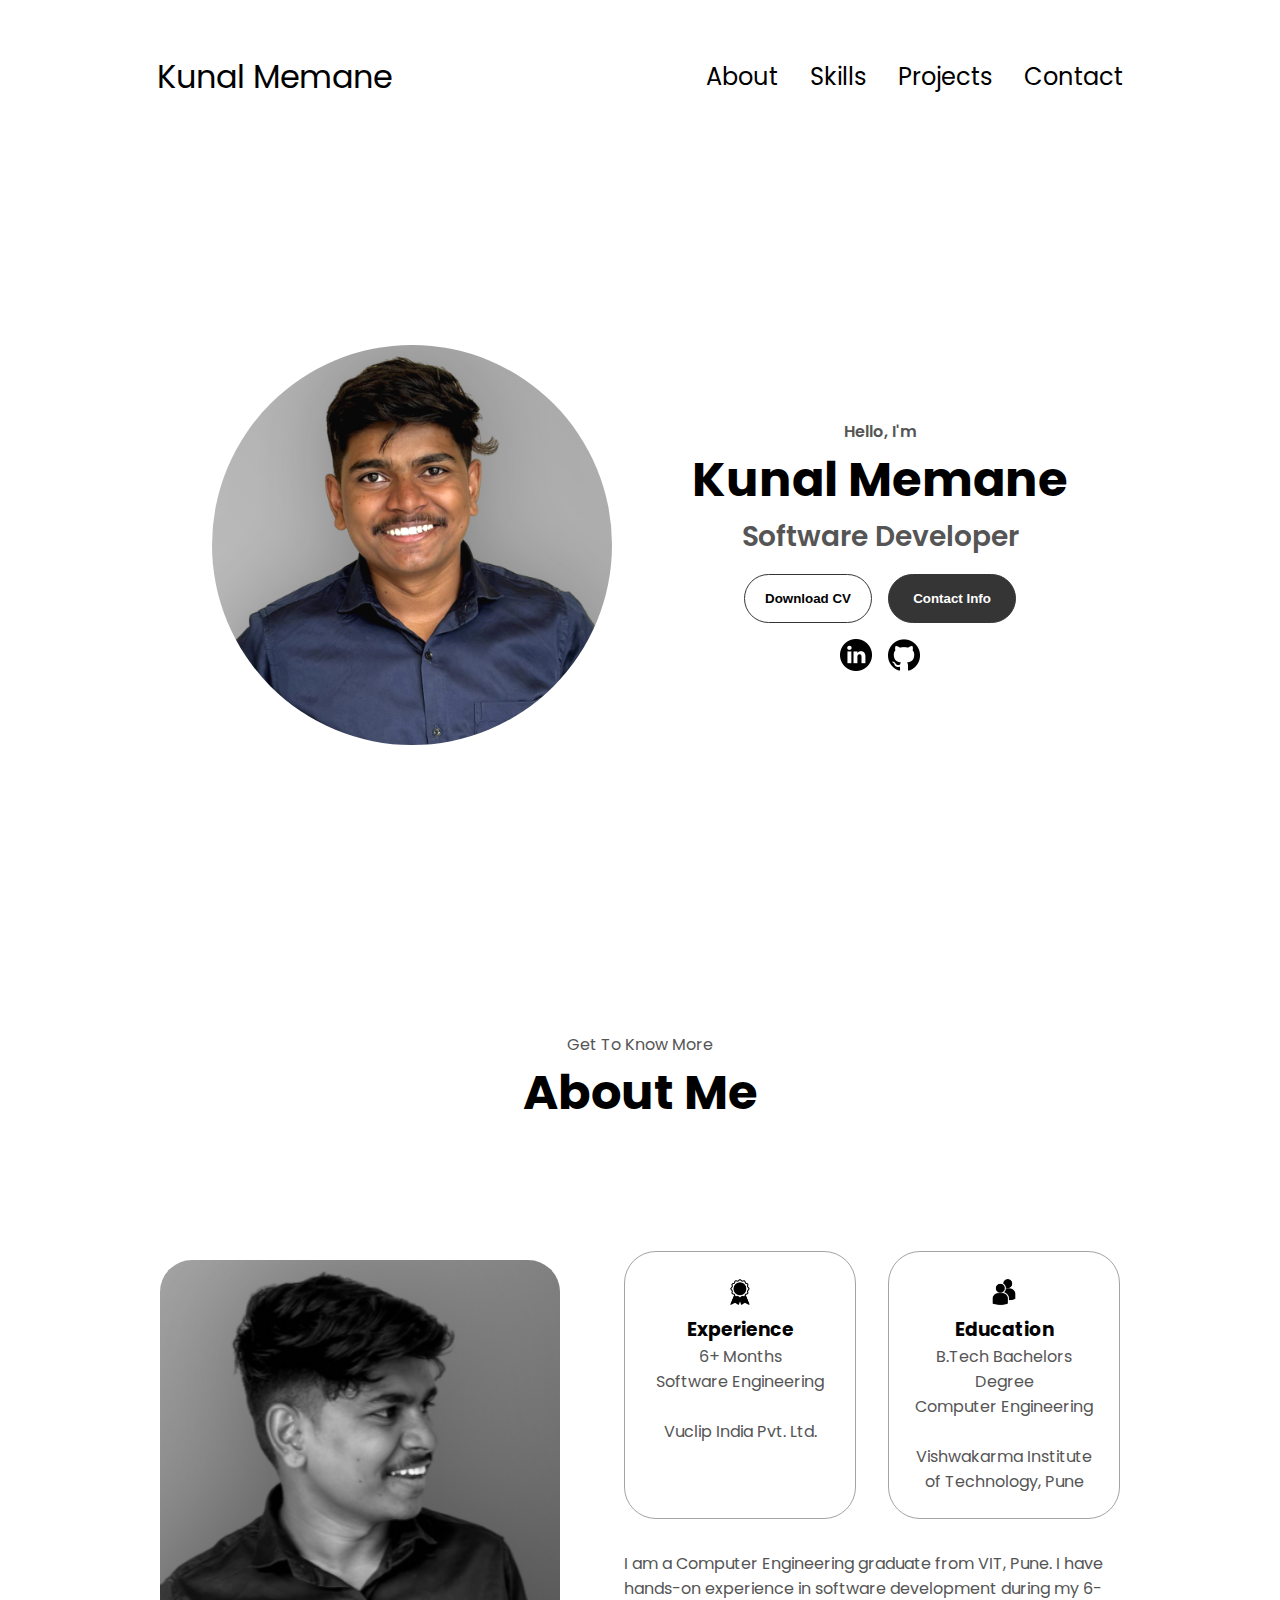
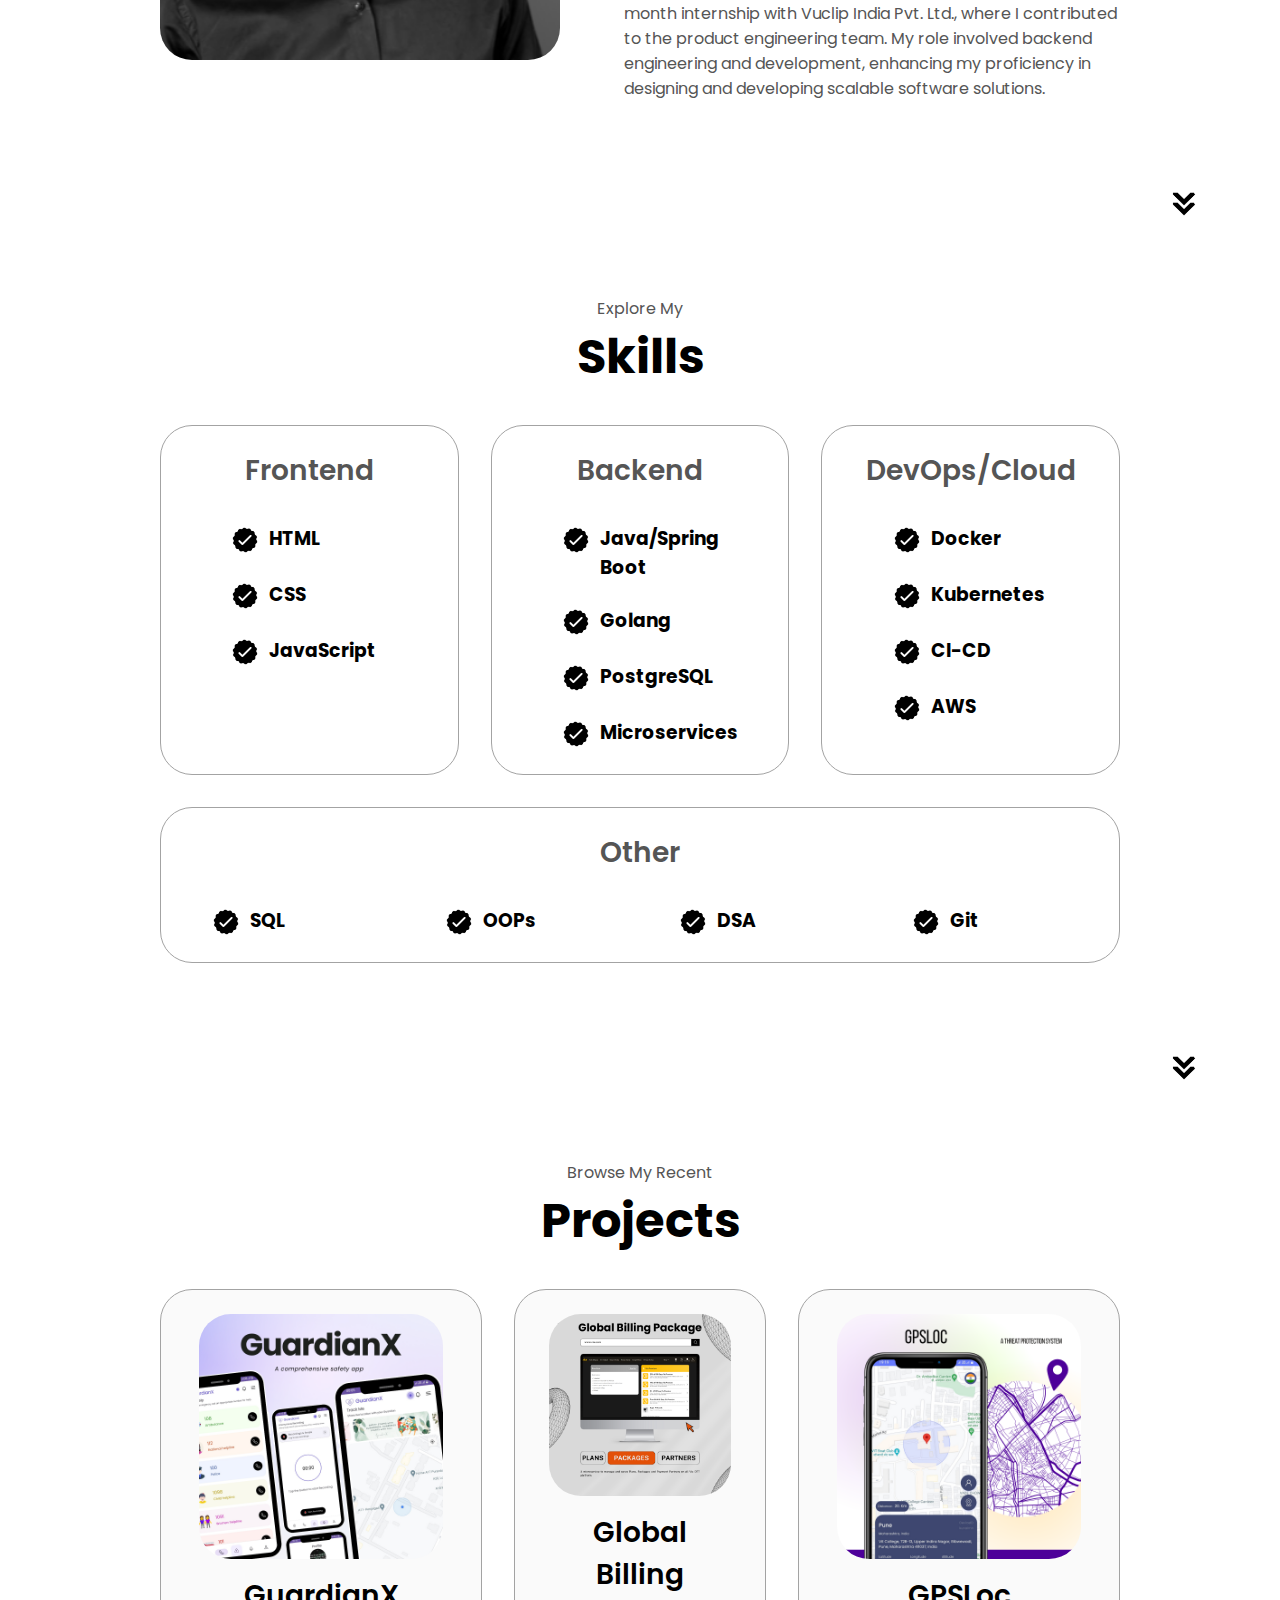
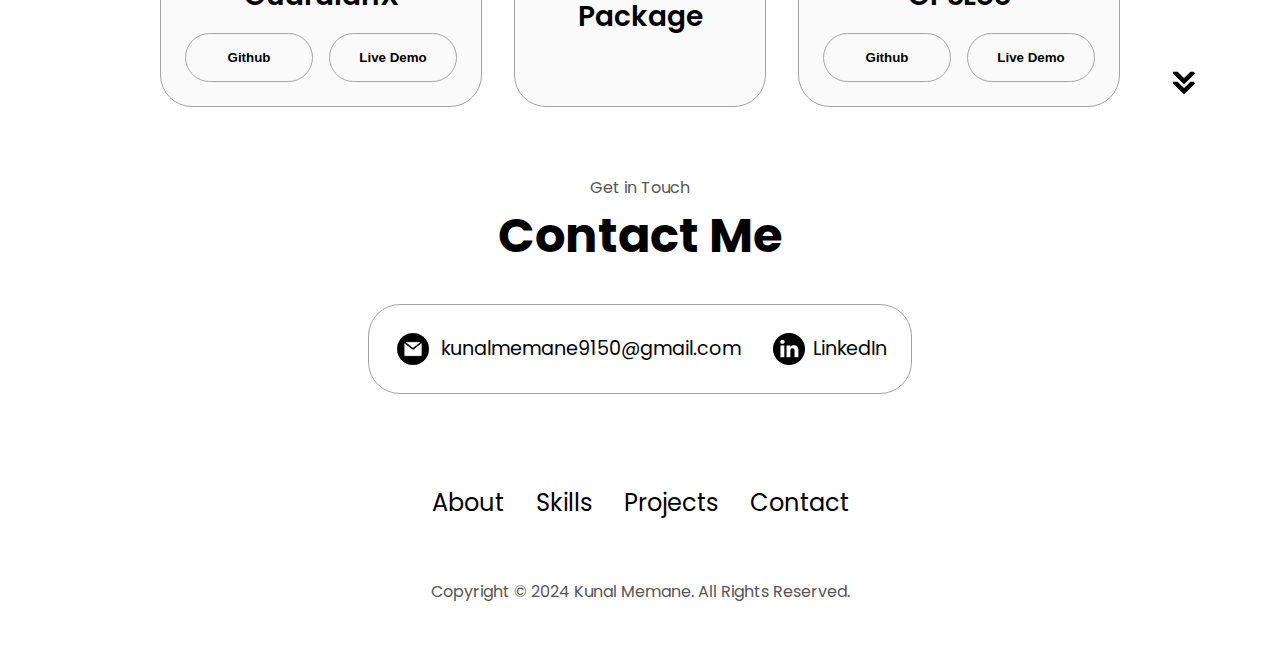
==== index.html @ 4268a104 "Initial rollout-v1" ====
<!DOCTYPE html>
<html lang="en">

<head>
    <meta charset="UTF-8">
    <meta name="viewport" content="width=device-width, initial-scale=1.0">
    <title>My portfolio</title>
    <link rel="stylesheet" href="style.css">
    <link rel="stylesheet" href="mediaqueries.css">
    <link rel="icon" href="./assets/my-profile-light-circle.PNG" type="image/png">
</head>

<body>
  

    <nav id="desktop-nav">
        <div class="logo">Kunal Memane</div>
        <div>
            <ul class="nav-links">
                <li><a href="#about">About</a></li>
                <li><a href="#skills">Skills</a></li>
                <li><a href="#projects">Projects</a></li>
                <li><a href="#contact">Contact</a></li>
            </ul>
        </div>
    </nav>

    <nav id="hamburger-nav">
        <div class="logo">Kunal Memane</div>
        <div class="hamburger-menu">
            <div class="hamburger-icon" onclick="toggleMenu()">
                <span></span>
                <span></span>
                <span></span>
            </div>
            <div class="menu-links">
                <li><a href="#about" onclick="toggleMenu()">About</a></li>
                <li><a href="#skills" onclick="toggleMenu()">Skills</a></li>
                <li><a href="#projects" onclick="toggleMenu()">Projects</a></li>
                <li><a href="#contact" onclick="toggleMenu()">Contact</a></li>
            </div>
        </div>
    </nav>

    <section id="profile">
        <div class="section__pic-container">
            <img id="profile-img" src="./assets/my-profile-dark.png" alt="John Doe profile picture" />
        </div>
        <div class="section__text">
            <p class="section__text__p1">Hello, I'm</p>
            <h1 class="title">Kunal Memane</h1>
            <p class="section__text__p2">Software Developer</p>
            <div class="btn-container">
                <button class="btn btn-color-2" onclick="window.open('./assets/Kunal_Memane_Resume_SWE.pdf')">
                    Download CV
                </button>
                <button class="btn btn-color-1" onclick="location.href='./#contact'">
                    Contact Info
                </button>
            </div>
            <div id="socials-container">
                <img src="./assets/linkedin.png" alt="My LinkedIn profile" class="icon"
                    onclick="location.href='https://linkedin.com/in/kunalmemane'" />
                <img src="./assets/github.png" alt="My Github profile" class="icon"
                    onclick="location.href='https://www.github.com/kunalmemane9150'" />
            </div>
        </div>
    </section>

    
    <section id="about">
        <p class="section__text__p1">Get To Know More</p>
        <h1 class="title">About Me</h1>
        <div class="section-container">
          <div class="section__pic-container">
            <img
              src="./assets/my-profile-black-white-2.png"
              alt="Profile picture"
              class="about-pic"
            />
          </div>
          <div class="about-details-container">
            <div class="about-containers">
              <div class="details-container">
                <img
                  src="./assets/experience.png"
                  alt="Experience icon"
                  class="icon"
                />
                <h3>Experience</h3>
                <p>6+ Months <br/>Software Engineering</p>
                <br>
                <p>Vuclip India Pvt. Ltd.</p>
              </div>
              <div class="details-container">
                <img
                  src="./assets/education.png"
                  alt="Education icon"
                  class="icon"
                />
                <h3>Education</h3>
                <p>B.Tech Bachelors Degree<br />Computer Engineering</p>
                <br>
                <p>Vishwakarma Institute of Technology, Pune</p>
              </div>
            </div>
            <div class="text-container">
              <p>
                I am a Computer Engineering graduate from VIT, 
                Pune. I have hands-on experience in software 
                development during my 6-month internship with 
                Vuclip India Pvt. Ltd., where I contributed 
                to the product engineering team. My role involved
                backend engineering and development, enhancing 
                my proficiency in designing and developing scalable software solutions.
              </p>
            </div>
          </div>
        </div>
        <img
          src="./assets/arrow.png"
          alt="Arrow icon"
          class="icon arrow"
          onclick="location.href='./#skills'"
        />
      </section>
    
      <section id="skills">
        <p class="section__text__p1">Explore My</p>
        <h1 class="title">Skills</h1>
        <div class="experience-details-container">
          <div class="about-containers">
           
            <div class="details-container">
              <h2 class="experience-sub-title">Frontend</h2>
              <div class="article-container">
                <article>
                  <img
                    src="./assets/checkmark.png"
                    alt="Experience icon"
                    class="icon"
                  />
                  <div>
                    <h3>HTML</h3>
                    <!-- <p>Experienced</p> -->
                  </div>
                </article>
                <article>
                  <img
                    src="./assets/checkmark.png"
                    alt="Experience icon"
                    class="icon"
                  />
                  <div>
                    <h3>CSS</h3>
                    <!-- <p>Experienced</p> -->
                  </div>
                </article>
                <article>
                  <img
                    src="./assets/checkmark.png"
                    alt="Experience icon"
                    class="icon"
                  />
                  <div>
                    <h3>JavaScript</h3>
                    <!-- <p>Basic</p> -->
                  </div>
                </article>
              </div>
            </div>
           
            <div class="details-container">
              <h2 class="experience-sub-title">Backend</h2>
              <div class="article-container">
                <article>
                  <img
                    src="./assets/checkmark.png"
                    alt="Experience icon"
                    class="icon"
                  />
                  <div>
                    <h3>Java/Spring Boot</h3>
                    <!-- <p>Intermediate</p> -->
                  </div>
                </article>
                <article>
                  <img
                    src="./assets/checkmark.png"
                    alt="Experience icon"
                    class="icon"
                  />
                  <div>
                    <h3>Golang</h3>
                    <!-- <p>Intermediate</p> -->
                  </div>
                </article>
                <article>
                  <img
                    src="./assets/checkmark.png"
                    alt="Experience icon"
                    class="icon"
                  />
                  <div>
                    <h3>PostgreSQL</h3>
                    <!-- <p>Intermediate</p> -->
                  </div>
                </article>
                <article>
                  <img
                    src="./assets/checkmark.png"
                    alt="Experience icon"
                    class="icon"
                  />
                  <div>
                    <h3>Microservices</h3>
                    <!-- <p>Intermediate</p> -->
                  </div>
                </article>
              </div>
            </div>
           
            <div class="details-container">
              <h2 class="experience-sub-title">DevOps/Cloud</h2>
              <div class="article-container">
                <article>
                  <img
                    src="./assets/checkmark.png"
                    alt="Experience icon"
                    class="icon"
                  />
                  <div>
                    <h3>Docker</h3>
                    <!-- <p>Intermediate</p> -->
                  </div>
                </article>
                <article>
                  <img
                    src="./assets/checkmark.png"
                    alt="Experience icon"
                    class="icon"
                  />
                  <div>
                    <h3>Kubernetes</h3>
                    <!-- <p>Intermediate</p> -->
                  </div>
                </article>
                <article>
                  <img
                    src="./assets/checkmark.png"
                    alt="Experience icon"
                    class="icon"
                  />
                  <div>
                    <h3>CI-CD</h3>
                    <!-- <p>Intermediate</p> -->
                  </div>
                </article>
                <article>
                  <img
                    src="./assets/checkmark.png"
                    alt="Experience icon"
                    class="icon"
                  />
                  <div>
                    <h3>AWS</h3>
                    <!-- <p>Intermediate</p> -->
                  </div>
                </article>
              </div>
            </div>
            
            <div class="details-container">
              <h2 class="experience-sub-title">Other</h2>
              <div class="article-container">
                <article>
                  <img
                    src="./assets/checkmark.png"
                    alt="Experience icon"
                    class="icon"
                  />
                  <div>
                    <h3>SQL</h3>
                    <!-- <p>Intermediate</p> -->
                  </div>
                </article>
                <article>
                  <img
                    src="./assets/checkmark.png"
                    alt="Experience icon"
                    class="icon"
                  />
                  <div>
                    <h3>OOPs</h3>
                    <!-- <p>Intermediate</p> -->
                  </div>
                </article>
                <article>
                  <img
                    src="./assets/checkmark.png"
                    alt="Experience icon"
                    class="icon"
                  />
                  <div>
                    <h3>DSA</h3>
                    <!-- <p>Intermediate</p> -->
                  </div>
                </article>
                <article>
                  <img
                    src="./assets/checkmark.png"
                    alt="Experience icon"
                    class="icon"
                  />
                  <div>
                    <h3>Git</h3>
                    <!-- <p>Intermediate</p> -->
                  </div>
                </article>
              </div>
            </div>
          
        </div>
        </div>
        <img
          src="./assets/arrow.png"
          alt="Arrow icon"
          class="icon arrow"
          onclick="location.href='./#projects'"
        />
      </section>
      <section id="projects">
        <p class="section__text__p1">Browse My Recent</p>
        <h1 class="title">Projects</h1>
        <div class="experience-details-container">
          <div class="about-containers">
            <div class="details-container color-container">
              <div class="article-container">
                <img
                  src="./assets/GuardianX.png"
                  alt="Project 1"
                  class="project-img"
                />
              </div>
              <h2 class="experience-sub-title project-title">GuardianX</h2>
              <div class="btn-container">
                <button
                  class="btn btn-color-2 project-btn"
                  onclick="location.href='https://github.com/'"
                >
                  Github
                </button>
                <button
                  class="btn btn-color-2 project-btn"
                  onclick="location.href='https://github.com/'"
                >
                  Live Demo
                </button>
              </div>
            </div>
            <div class="details-container color-container">
              <div class="article-container">
                <img
                  src="./assets/GBP.png"
                  alt="Project 2"
                  class="project-img"
                />
              </div>
              <h2 class="experience-sub-title project-title">Global Billing Package</h2>
              <div class="btn-container">
                <button disabled
                  class="btn btn-color-2 project-btn"
                  onclick="location.href='https://github.com/'"
                >
                  Github
                </button>
                <button disabled
                  class="btn btn-color-2 project-btn"
                  onclick="location.href='https://github.com/'"
                >
                  Live Demo
                </button>
              </div>
            </div>
            <div class="details-container color-container">
              <div class="article-container">
                <img
                  src="./assets/GPSLoc2.png"
                  alt="GPSLoc"
                  class="project-img"
                />
              </div>
              <h2 class="experience-sub-title project-title">GPSLoc</h2>
              <div class="btn-container">
                <button
                  class="btn btn-color-2 project-btn"
                  onclick="location.href='https://github.com/'"
                >
                  Github
                </button>
                <button
                  class="btn btn-color-2 project-btn"
                  onclick="location.href='https://github.com/'"
                >
                  Live Demo
                </button>
              </div>
            </div>
          </div>
        </div>
        <img
          src="./assets/arrow.png"
          alt="Arrow icon"
          class="icon arrow"
          onclick="location.href='./#contact'"
        />
      </section>
      <section id="contact">
        <p class="section__text__p1">Get in Touch</p>
        <h1 class="title">Contact Me</h1>
        <div class="contact-info-upper-container">
          <div class="contact-info-container">
            <img
              src="./assets/email.png"
              alt="Email icon"
              class="icon contact-icon email-icon"
            />
            <p><a href="mailto:kunalmemane9150@gmail.com">kunalmemane9150@gmail.com</a></p>
          </div>
          <div class="contact-info-container">
            <img
              src="./assets/linkedin.png"
              alt="LinkedIn icon"
              class="icon contact-icon"
            />
            <p><a href="https://www.linkedin.com/in/kunalmemane">LinkedIn</a></p>
          </div>
        </div>
      </section>
      <footer>
        <nav>
          <div class="nav-links-container">
            <ul class="nav-links">
              <li><a href="#about">About</a></li>
              <li><a href="#skills">Skills</a></li>
              <li><a href="#projects">Projects</a></li>
              <li><a href="#contact">Contact</a></li>
            </ul>
          </div>
        </nav>
        <p>Copyright &#169; 2024 Kunal Memane. All Rights Reserved.</p>
      </footer>


    <script src="script.js"></script>
</body>

</html>
---- style.css ----
/* GENERAL STYLING */

@import url('https://fonts.googleapis.com/css2?family=Poppins:ital,wght@0,100;0,200;0,300;0,400;0,500;0,600;0,700;0,800;0,900;1,100;1,200;1,300;1,400;1,500;1,600;1,700;1,800;1,900&display=swap');

* {
    margin: 0;
    padding: 0;
}

body {
    font-family: "Poppins", sans-serif;
}

html {
    scroll-behavior: smooth;
}

p {
    color: rgb(85, 85, 85);
}

/* Transition */
a,
.btn {
    transition: all 300ms ease;
}

/* Desktop nav */

nav,
.nav-links {
    display: flex;
}

nav {
    justify-content: space-around;
    align-items: center;
    height: 17vh;
}

.nav-links {
    gap: 2rem;
    list-style: none;
    font-size: 1.5rem;
}

a {
    color: black;
    text-decoration: none;
    text-decoration-color: white;
}


a:hover {
    color: gray;
    text-decoration: underline;
    text-underline-offset: 1rem;
    text-decoration-color: rgb(181, 181, 181);
}

.logo {
    font-size: 2rem;
}

.logo:hover {
    cursor: default;
}

/* Hamburger menu */

#hamburger-nav {
    display: none;
}

.hamburger-menu {
    position: relative;
    display: inline-block;

}

.hamburger-icon {
    display: flex;
    flex-direction: column;
    justify-content: space-between;
    height: 24px;
    width: 30px;
    cursor: pointer;
}

.hamburger-icon span {
    width: 100%;
    height: 2px;
    background-color: black;
    transition: all 0.3 ease-in-out;
}

.menu-links {
    position: absolute;
    top: 100%;
    right: 0;
    border-radius: 16px;
    background-color: rgb(255, 255, 255);
    width: fit-content;
    max-height: 0;
    overflow: hidden;
    transition: all 0.3 ease-in-out;
}

.menu-links a {
    display: block;
    padding: 10px;
    text-align: center;
    font-size: 1.5rem;
    color: black;
    text-decoration: none;
    transition: all 0.3 ease-in-out;
}

.menu-links li {
    list-style: none;
}

.menu-links.open {
    max-height: 300px;
}


.hamburger-icon.open span:first-child {
    transform: rotate(45deg) translate(10px, 5px);
}

.hamburger-icon.open span:nth-child(2) {
    opacity: 0;
}

.hamburger-icon.open span:last-child {
    transform: rotate(-45deg) translate(10px, -5px);
}

.hamburger-icon span:first-child {
    transform: none;
}

.hamburger-icon span:first-child {
    opacity: 1;
}

.hamburger-icon span:first-child {
    transform: none;
}

/* SECTIONS */
section {
    padding-top: 4vh;
    height: 96vh;
    margin: 0 10rem;
    box-sizing: border-box;
    min-height: fit-content;
}

.section-container {
    display: flex;
}


/* PROFILE SECTION */
#profile {
    display: flex;
    justify-content: center;
    gap: 5rem;
    height: 80vh;
}

#profile-img{
    border-radius: 50%;
}

.section__pic-container {
    display: flex;
    height: 400px;
    width: 400px;
    margin: auto 0;
}

.section__text {
    align-self: center;
    text-align: center;
}

.section__text p {
    font-weight: 600;
}

.section__text__p1 {
    text-align: center;
}

.section__text__p2 {
    font-size: 1.75rem;
    margin-bottom: 1rem;
}

.title {
    font-size: 3rem;
    text-align: center;
}

#socials-container {
    display: flex;
    justify-content: center;
    margin-top: 1rem;
    gap: 1rem;
}

/* ICONS */

.icon {
    cursor: pointer;
    height: 2rem;
}

/* BUTTONS */

.btn-container {
    display: flex;
    justify-content: center;
    gap: 1rem;
}

.btn {
    font-weight: 600;
    transition: all 300ms ease;
    padding: 1rem;
    width: 8rem;
    border-radius: 2rem;
}

button:disabled,
button[disabled]{
    display: none;
}

.btn-color-1,
.btn-color-2 {
    border: rgb(53, 53, 53) 0.1rem solid;
}

.btn-color-1:hover,
.btn-color-2:hover {
    cursor: pointer;
}

.btn-color-1,
.btn-color-2:hover {
    background: rgb(53, 53, 53);
    color: white;
}

.btn-color-1:hover {
    background: rgb(0, 0, 0);
}

.btn-color-2 {
    background: none;
}

.btn-color-2:hover {
    border: rgb(255, 255, 255) 0.1rem solid;
}

.btn-container {
    gap: 1rem;
}


/* ABOUT SECTION */

#about {
    position: relative;
}

.about-containers {
    gap: 2rem;
    margin-bottom: 2rem;
    margin-top: 2rem;
}

.about-details-container {
    justify-content: center;
    flex-direction: column;
}

.about-containers,
.about-details-container {
    display: flex;
}

.about-pic {
    border-radius: 2rem;
}

.arrow {
    position: absolute;
    right: -5rem;
    bottom: 2.5rem;
}

.details-container {
    padding: 1.5rem;
    flex: 1;
    background: white;
    border-radius: 2rem;
    border: rgb(53, 53, 53) 0.1rem solid;
    border-color: rgb(163, 163, 163);
    text-align: center;
}

.section-container {
    gap: 4rem;
    height: 80%;
}

.section__pic-container {
    height: 400px;
    width: 400px;
    margin: auto 0;
}

/* EXPERIENCE SECTION */

#skills {
    position: relative;
}

.experience-sub-title {
    color: rgb(85, 85, 85);
    font-weight: 600;
    font-size: 1.75rem;
    margin-bottom: 2rem;
}

.experience-details-container {
    display: flex;
    justify-content: center;
    flex-direction: column;
}

.article-container {
    display: flex;
    text-align: initial;
    flex-wrap: wrap;
    flex-direction: row;
    gap: 1.5rem;
    justify-content: space-around;
}

article {
    display: flex;
    width: 10rem;
    /* justify-content: space-around; */
    gap: 0.5rem;
}

article .icon {
    cursor: default;
}

/* PROJECTS SECTION */

#projects {
    position: relative;
}

.color-container {
    border-color: rgb(163, 163, 163);
    background: rgb(250, 250, 250);
}

.project-img {
    border-radius: 2rem;
    width: 90%;
    height: 90%;
}

.project-title {
    margin: 1rem;
    color: black;
}

.project-btn {
    color: black;
    border-color: rgb(163, 163, 163);
}

/* CONTACT */

#contact {
    display: flex;
    justify-content: center;
    flex-direction: column;
    height: 70vh;
}

.contact-info-upper-container {
    display: flex;
    justify-content: center;
    border-radius: 2rem;
    border: rgb(53, 53, 53) 0.1rem solid;
    border-color: rgb(163, 163, 163);
    background: (250, 250, 250);
    margin: 2rem auto;
    padding: 0.5rem;
}

.contact-info-container {
    display: flex;
    align-items: center;
    justify-content: center;
    gap: 0.5rem;
    margin: 1rem;
}

.contact-info-container p {
    font-size: larger;
}

.contact-icon {
    cursor: default;
}

.email-icon {
    height: 2.5rem;
}

/* FOOTER SECTION */

footer {
    height: 26vh;
    margin: 0 1rem;
}

footer p {
    text-align: center;
}


/* Curser test */
---- mediaqueries.css ----
@media screen and (max-width: 1400px) {
    #profile {
      height: 83vh;
      margin-bottom: 6rem;
    }
    .about-containers {
      flex-wrap: wrap;
    }
    #contact,
    #projects {
      height: fit-content;
    }
  }
  
  @media screen and (max-width: 1200px) {
    #desktop-nav {
      display: none;
    }
    #hamburger-nav {
      display: flex;
    }
    #experience,
    .experience-details-container {
      margin-top: 2rem;
    }
    #profile,
    .section-container {
      display: block;
    }
    .arrow {
      display: none;
    }
    section,
    .section-container {
      height: fit-content;
    }
    section {
      margin: 0 5%;
    }
    .section__pic-container {
      width: 275px;
      height: 275px;
      margin: 0 auto 2rem;
    }
    .about-containers {
      margin-top: 0;
    }
  }
  
  @media screen and (max-width: 600px) {
    #contact,
    footer {
      height: 40vh;
    }
    #profile {
      height: 83vh;
      margin-bottom: 0;
    }
    article {
      font-size: 1rem;
    }
    footer nav {
      height: fit-content;
      margin-bottom: 2rem;
    }
    .about-containers,
    .contact-info-upper-container,
    .btn-container {
      flex-wrap: wrap;
    }
    .contact-info-container {
      margin: 0;
    }
    .contact-info-container p,
    .nav-links li a {
      font-size: 1rem;
    }
    .experience-sub-title {
      font-size: 1.25rem;
    }
    .logo {
      font-size: 1.5rem;
    }
    .nav-links {
      flex-direction: column;
      gap: 0.5rem;
      text-align: center;
    }
    .section__pic-container {
      width: auto;
      height: 46vw;
      justify-content: center;
    }
    .section__text__p2 {
      font-size: 1.25rem;
    }
    .title {
      font-size: 2rem;
    }
    .text-container {
      text-align: justify;
    }
  }
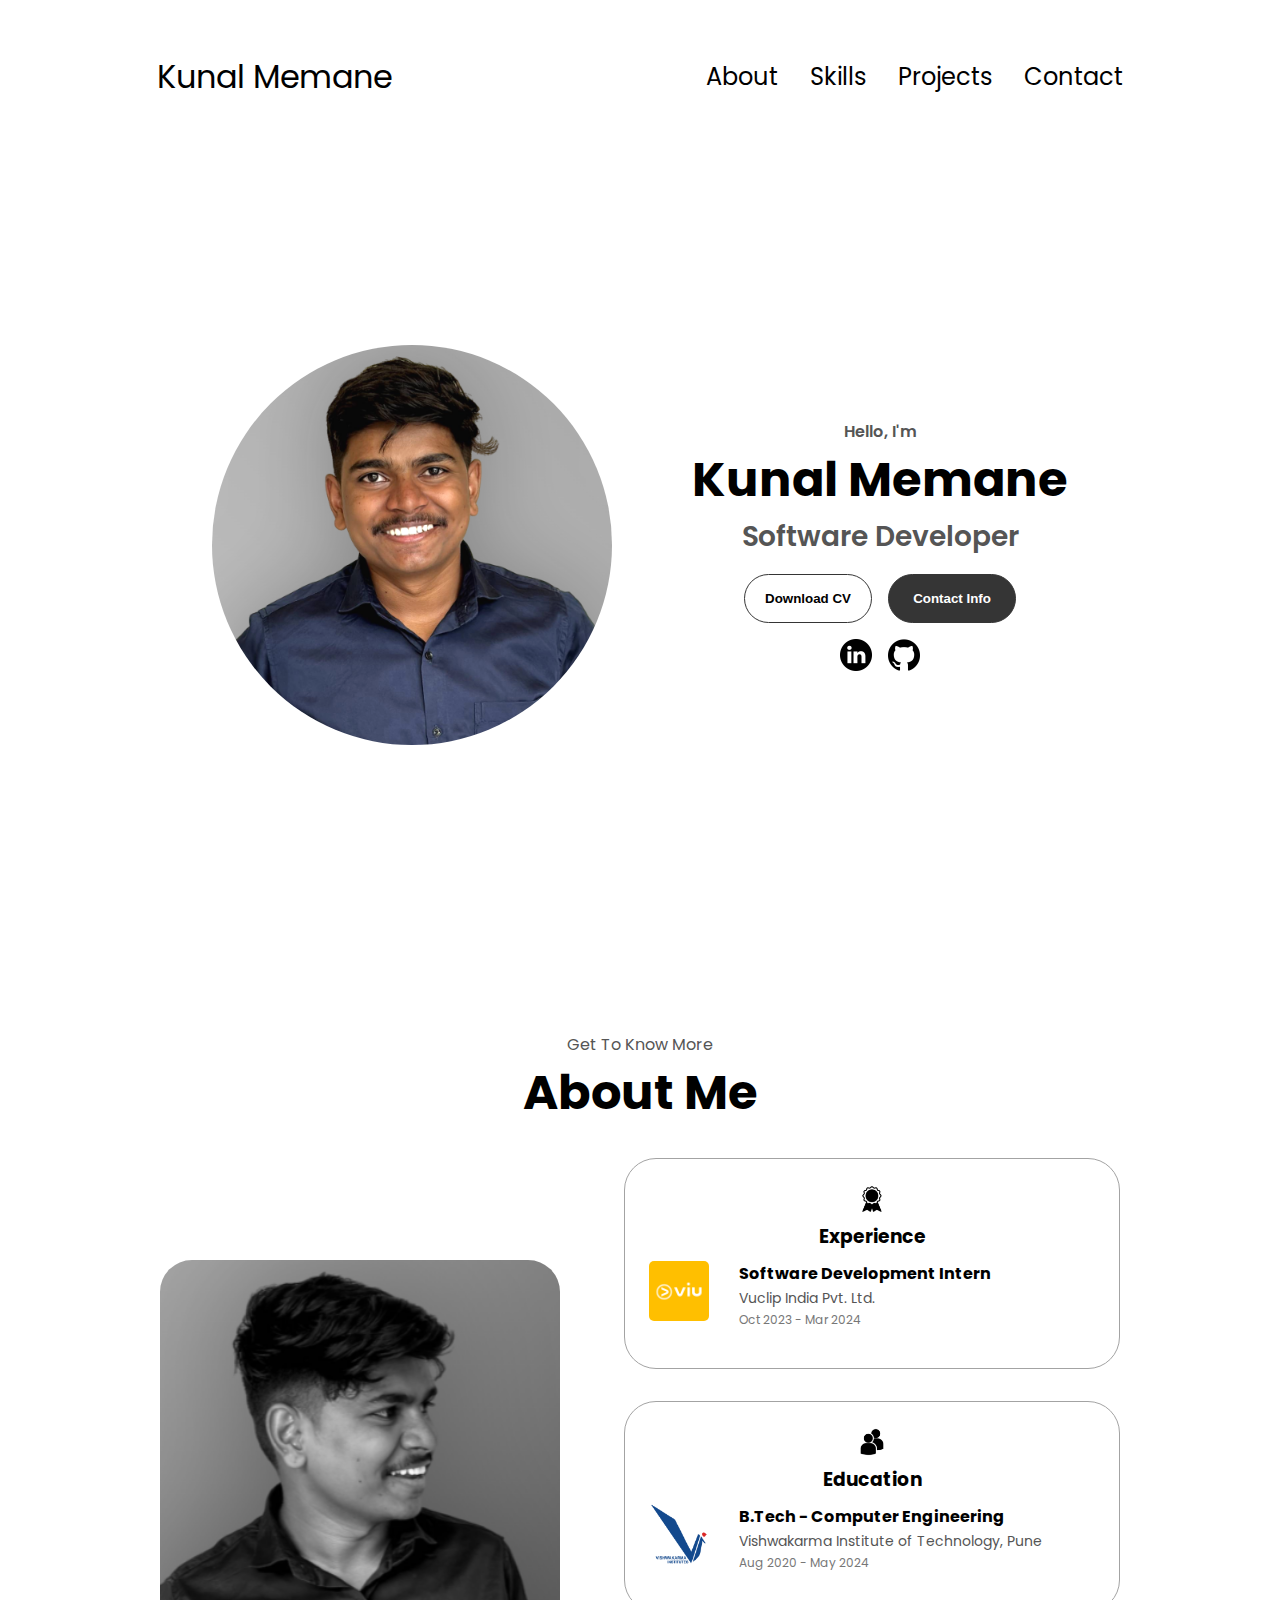
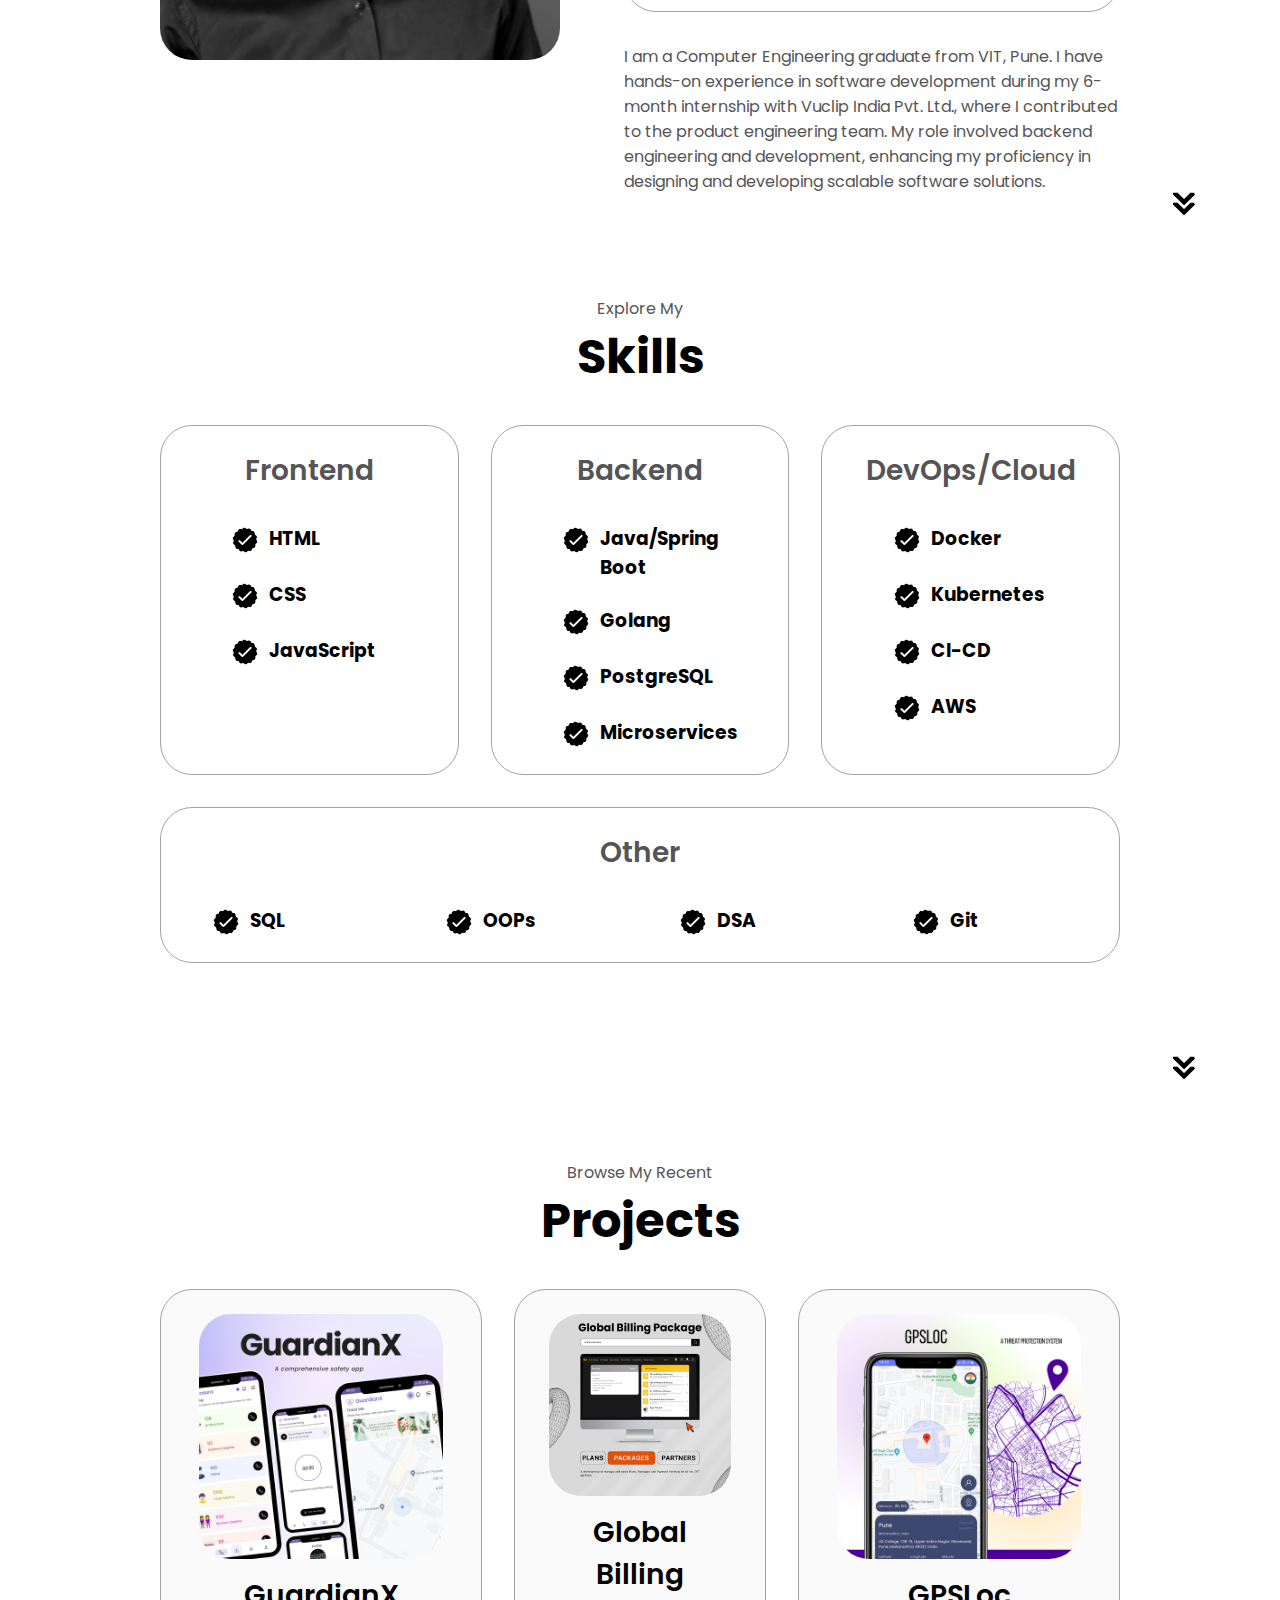
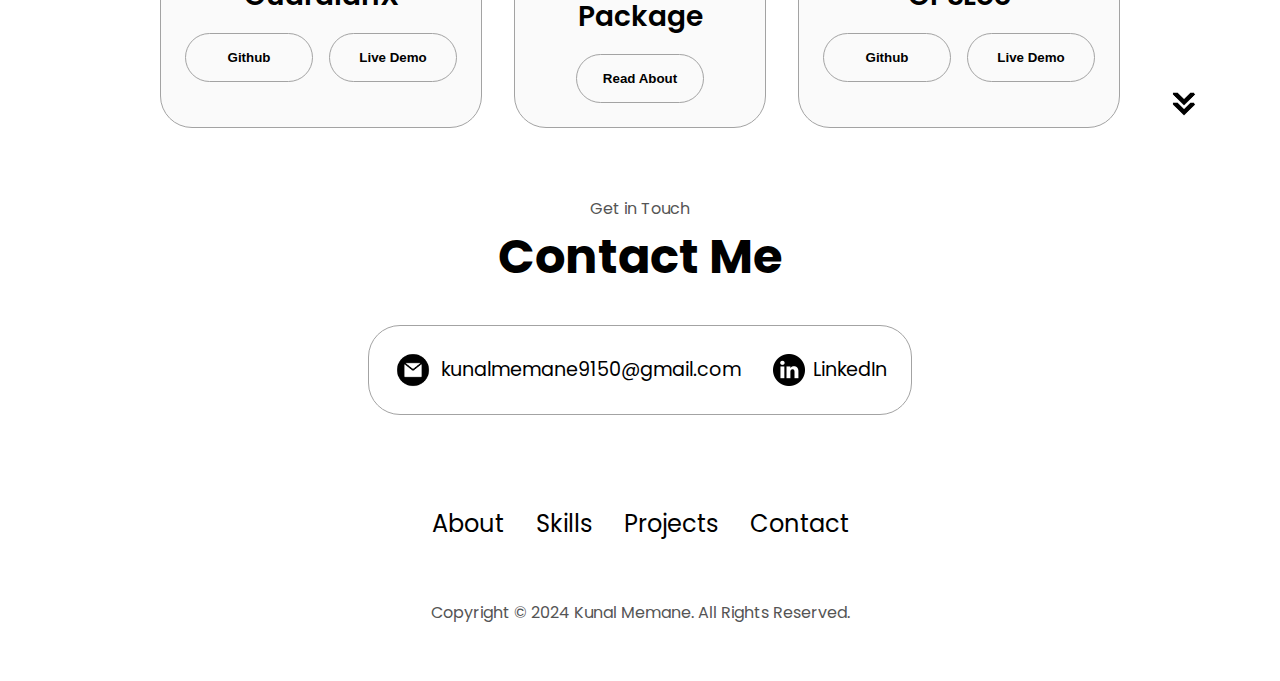
==== commit eb1233da: "1.About section ui with company logo -update 2.Navigation close on outside click -feature" ====
--- a/index.html
+++ b/index.html
@@ -2,457 +2,388 @@
 <html lang="en">
 
 <head>
-    <meta charset="UTF-8">
-    <meta name="viewport" content="width=device-width, initial-scale=1.0">
-    <title>My portfolio</title>
-    <link rel="stylesheet" href="style.css">
-    <link rel="stylesheet" href="mediaqueries.css">
-    <link rel="icon" href="./assets/my-profile-light-circle.PNG" type="image/png">
+  <meta charset="UTF-8">
+  <meta name="viewport" content="width=device-width, initial-scale=1.0">
+  <title>My portfolio</title>
+  <link rel="stylesheet" href="style.css">
+  <link rel="stylesheet" href="mediaqueries.css">
+  <link rel="icon" href="./assets/my-profile-light-circle.PNG" type="image/png">
 </head>
 
 <body>
-  
-
-    <nav id="desktop-nav">
-        <div class="logo">Kunal Memane</div>
-        <div>
-            <ul class="nav-links">
-                <li><a href="#about">About</a></li>
-                <li><a href="#skills">Skills</a></li>
-                <li><a href="#projects">Projects</a></li>
-                <li><a href="#contact">Contact</a></li>
-            </ul>
-        </div>
+
+  <nav id="desktop-nav">
+    <div class="logo">Kunal Memane</div>
+    <div>
+      <ul class="nav-links">
+        <li><a href="#about">About</a></li>
+        <li><a href="#skills">Skills</a></li>
+        <li><a href="#projects">Projects</a></li>
+        <li><a href="#contact">Contact</a></li>
+      </ul>
+    </div>
+  </nav>
+
+  <nav id="hamburger-nav">
+    <div class="logo">Kunal Memane</div>
+    <div class="hamburger-menu">
+      <div class="hamburger-icon" onclick="toggleMenu()">
+        <span></span>
+        <span></span>
+        <span></span>
+      </div>
+      <div class="menu-links">
+        <li class=".nav-item"><a href="#about" onclick="toggleMenu()">About</a></li>
+        <li class=".nav-item"><a href="#skills" onclick="toggleMenu()">Skills</a></li>
+        <li class=".nav-item"><a href="#projects" onclick="toggleMenu()">Projects</a></li>
+        <li class=".nav-item"><a href="#contact" onclick="toggleMenu()">Contact</a></li>
+      </div>
+    </div>
+  </nav>
+
+  <section id="profile">
+    <div class="section__pic-container">
+      <img id="profile-img" src="./assets/my-profile-dark.png" alt="John Doe profile picture" />
+    </div>
+    <div class="section__text">
+      <p class="section__text__p1">Hello, I'm</p>
+      <h1 class="title">Kunal Memane</h1>
+      <p class="section__text__p2">Software Developer</p>
+      <div class="btn-container">
+        <button class="btn btn-color-2" onclick="window.open('./assets/Kunal_Memane_Resume_SWE.pdf')">
+          Download CV
+        </button>
+        <button class="btn btn-color-1" onclick="location.href='./#contact'">
+          Contact Info
+        </button>
+      </div>
+      <div id="socials-container">
+        <img src="./assets/linkedin.png" alt="My LinkedIn profile" class="icon"
+          onclick="location.href='https://linkedin.com/in/kunalmemane'" />
+        <img src="./assets/github.png" alt="My Github profile" class="icon"
+          onclick="location.href='https://www.github.com/kunalmemane9150'" />
+      </div>
+    </div>
+  </section>
+
+
+  <section id="about">
+    <p class="section__text__p1">Get To Know More</p>
+    <h1 class="title">About Me</h1>
+    <div class="section-container">
+      <div class="section__pic-container">
+        <img src="./assets/my-profile-black-white-2.png" alt="Profile picture" class="about-pic" />
+      </div>
+      <div class="about-details-container">
+        <div class="about-containers">
+          <div class="details-container">
+            <img src="./assets/experience.png" alt="Experience icon" class="icon" />
+            <h3>Experience</h3>
+
+            <!-- Company Experience UI (org with Logo) -->
+            <div class="experience-section">
+
+              <!-- Experience Item 1 -->
+              <!--  <div class="experience-item">
+                <div class="experience-logo">
+                  <img src="./assets/Experience/redhat_icon.png" alt="Red Hat Logo">
+                </div>
+                <div class="experience-details">
+                  <div class="experience-title">Associate Software Maintenance Engineer</div>
+                  <div class="experience-company">RedHat Inc.</div>
+                  <div class="experience-duration">July 2024 - Present</div>
+
+                  <div class="promotion">
+                    <div class="experience-title">Associate Software Maintenance Engineer</div>
+                    <div class="experience-duration">Feb 2025 - Present</div>
+                  </div>
+
+                  <div class="promotion">
+                    <div class="experience-title">Software Engineer Trainee</div>
+                    <div class="experience-duration">July 2024 - Jan 2025</div>
+                  </div>
+
+                </div> 
+              </div> -->
+
+              <!-- Experience Item 2 -->
+              <div class="experience-item">
+                <div class="experience-logo">
+                  <img src="/assets/Experience/viu_icon.png" alt="Viu Logo">
+                </div>
+                <div class="experience-details">
+                  <div class="experience-title">Software Development Intern</div>
+                  <div class="experience-company">Vuclip India Pvt. Ltd.</div>
+                  <div class="experience-duration">Oct 2023 - Mar 2024</div>
+                  <!-- <div class="experience-description">
+                    Lorem ipsum dolor sit abet. </div> -->
+                </div>
+              </div>
+
+            </div>
+
+          </div>
+
+          <div class="details-container">
+            <img src="./assets/education.png" alt="Education icon" class="icon" />
+            <h3>Education</h3>
+
+            <div class="experience-section">
+              <div class="experience-item">
+                <div class="experience-logo">
+                  <img src="/assets/Experience/vit_icon.png" alt="Company Logo">
+                </div>
+                <div class="experience-details">
+                  <div class="experience-title">B.Tech - Computer Engineering</div>
+                  <div class="experience-company">Vishwakarma Institute of Technology, Pune</div>
+                  <div class="experience-duration">Aug 2020 - May 2024</div>
+                </div>
+              </div>
+            </div>
+          </div>
+
+        </div>
+        <div class="text-container">
+          <p>
+            I am a Computer Engineering graduate from VIT,
+            Pune. I have hands-on experience in software
+            development during my 6-month internship with
+            Vuclip India Pvt. Ltd., where I contributed
+            to the product engineering team. My role involved
+            backend engineering and development, enhancing
+            my proficiency in designing and developing scalable software solutions.
+          </p>
+        </div>
+      </div>
+    </div>
+    <img src="./assets/arrow.png" alt="Arrow icon" class="icon arrow" onclick="location.href='./#skills'" />
+  </section>
+
+  <section id="skills">
+    <p class="section__text__p1">Explore My</p>
+    <h1 class="title">Skills</h1>
+    <div class="experience-details-container">
+      <div class="about-containers">
+
+        <div class="details-container">
+          <h2 class="experience-sub-title">Frontend</h2>
+          <div class="article-container">
+            <article>
+              <img src="./assets/checkmark.png" alt="Experience icon" class="icon" />
+              <div>
+                <h3>HTML</h3>
+                <!-- <p>Experienced</p> -->
+              </div>
+            </article>
+            <article>
+              <img src="./assets/checkmark.png" alt="Experience icon" class="icon" />
+              <div>
+                <h3>CSS</h3>
+                <!-- <p>Experienced</p> -->
+              </div>
+            </article>
+            <article>
+              <img src="./assets/checkmark.png" alt="Experience icon" class="icon" />
+              <div>
+                <h3>JavaScript</h3>
+                <!-- <p>Basic</p> -->
+              </div>
+            </article>
+          </div>
+        </div>
+
+        <div class="details-container">
+          <h2 class="experience-sub-title">Backend</h2>
+          <div class="article-container">
+            <article>
+              <img src="./assets/checkmark.png" alt="Experience icon" class="icon" />
+              <div>
+                <h3>Java/Spring Boot</h3>
+                <!-- <p>Intermediate</p> -->
+              </div>
+            </article>
+            <article>
+              <img src="./assets/checkmark.png" alt="Experience icon" class="icon" />
+              <div>
+                <h3>Golang</h3>
+                <!-- <p>Intermediate</p> -->
+              </div>
+            </article>
+            <article>
+              <img src="./assets/checkmark.png" alt="Experience icon" class="icon" />
+              <div>
+                <h3>PostgreSQL</h3>
+                <!-- <p>Intermediate</p> -->
+              </div>
+            </article>
+            <article>
+              <img src="./assets/checkmark.png" alt="Experience icon" class="icon" />
+              <div>
+                <h3>Microservices</h3>
+                <!-- <p>Intermediate</p> -->
+              </div>
+            </article>
+          </div>
+        </div>
+
+        <div class="details-container">
+          <h2 class="experience-sub-title">DevOps/Cloud</h2>
+          <div class="article-container">
+            <article>
+              <img src="./assets/checkmark.png" alt="Experience icon" class="icon" />
+              <div>
+                <h3>Docker</h3>
+                <!-- <p>Intermediate</p> -->
+              </div>
+            </article>
+            <article>
+              <img src="./assets/checkmark.png" alt="Experience icon" class="icon" />
+              <div>
+                <h3>Kubernetes</h3>
+                <!-- <p>Intermediate</p> -->
+              </div>
+            </article>
+            <article>
+              <img src="./assets/checkmark.png" alt="Experience icon" class="icon" />
+              <div>
+                <h3>CI-CD</h3>
+                <!-- <p>Intermediate</p> -->
+              </div>
+            </article>
+            <article>
+              <img src="./assets/checkmark.png" alt="Experience icon" class="icon" />
+              <div>
+                <h3>AWS</h3>
+                <!-- <p>Intermediate</p> -->
+              </div>
+            </article>
+          </div>
+        </div>
+
+        <div class="details-container">
+          <h2 class="experience-sub-title">Other</h2>
+          <div class="article-container">
+            <article>
+              <img src="./assets/checkmark.png" alt="Experience icon" class="icon" />
+              <div>
+                <h3>SQL</h3>
+                <!-- <p>Intermediate</p> -->
+              </div>
+            </article>
+            <article>
+              <img src="./assets/checkmark.png" alt="Experience icon" class="icon" />
+              <div>
+                <h3>OOPs</h3>
+                <!-- <p>Intermediate</p> -->
+              </div>
+            </article>
+            <article>
+              <img src="./assets/checkmark.png" alt="Experience icon" class="icon" />
+              <div>
+                <h3>DSA</h3>
+                <!-- <p>Intermediate</p> -->
+              </div>
+            </article>
+            <article>
+              <img src="./assets/checkmark.png" alt="Experience icon" class="icon" />
+              <div>
+                <h3>Git</h3>
+                <!-- <p>Intermediate</p> -->
+              </div>
+            </article>
+          </div>
+        </div>
+
+      </div>
+    </div>
+    <img src="./assets/arrow.png" alt="Arrow icon" class="icon arrow" onclick="location.href='./#projects'" />
+  </section>
+
+  <section id="projects">
+    <p class="section__text__p1">Browse My Recent</p>
+    <h1 class="title">Projects</h1>
+    <div class="experience-details-container">
+      <div class="about-containers">
+        <div class="details-container color-container">
+          <div class="article-container">
+            <img src="./assets/GuardianX.png" alt="Project 1" class="project-img" />
+          </div>
+          <h2 class="experience-sub-title project-title">GuardianX</h2>
+          <div class="btn-container">
+            <button class="btn btn-color-2 project-btn"
+              onclick="location.href='https://github.com/kunalmemane9150/GuardianX'">
+              Github
+            </button>
+            <button class="btn btn-color-2 project-btn" onclick="location.href='#'">
+              Live Demo
+            </button>
+          </div>
+        </div>
+        <div class="details-container color-container">
+          <div class="article-container">
+            <img src="./assets/GBP.png" alt="Project 2" class="project-img" />
+          </div>
+          <h2 class="experience-sub-title project-title">Global Billing Package</h2>
+          <div class="btn-container">
+            <button disabled class="btn btn-color-2 project-btn" onclick="location.href='#'">
+              Github
+            </button>
+            <button class="btn btn-color-2 project-btn" onclick="location.href='#'">
+              Read About
+            </button>
+          </div>
+        </div>
+        <div class="details-container color-container">
+          <div class="article-container">
+            <img src="./assets/GPSLoc2.png" alt="GPSLoc" class="project-img" />
+          </div>
+          <h2 class="experience-sub-title project-title">GPSLoc</h2>
+          <div class="btn-container">
+            <button class="btn btn-color-2 project-btn" onclick="location.href='#'">
+              Github
+            </button>
+            <button class="btn btn-color-2 project-btn" onclick="location.href='#'">
+              Live Demo
+            </button>
+          </div>
+        </div>
+      </div>
+    </div>
+    <img src="./assets/arrow.png" alt="Arrow icon" class="icon arrow" onclick="location.href='./#contact'" />
+  </section>
+
+  <section id="contact">
+    <p class="section__text__p1">Get in Touch</p>
+    <h1 class="title">Contact Me</h1>
+    <div class="contact-info-upper-container">
+      <div class="contact-info-container">
+        <img src="./assets/email.png" alt="Email icon" class="icon contact-icon email-icon" />
+        <p><a href="mailto:kunalmemane9150@gmail.com">kunalmemane9150@gmail.com</a></p>
+      </div>
+      <div class="contact-info-container">
+        <img src="./assets/linkedin.png" alt="LinkedIn icon" class="icon contact-icon" />
+        <p><a href="https://www.linkedin.com/in/kunalmemane">LinkedIn</a></p>
+      </div>
+    </div>
+  </section>
+
+  <footer>
+    <nav>
+      <div class="nav-links-container">
+        <ul class="footer-nav-links">
+          <li><a href="#about">About</a></li>
+          <li><a href="#skills">Skills</a></li>
+          <li><a href="#projects">Projects</a></li>
+          <li><a href="#contact">Contact</a></li>
+        </ul>
+      </div>
     </nav>
-
-    <nav id="hamburger-nav">
-        <div class="logo">Kunal Memane</div>
-        <div class="hamburger-menu">
-            <div class="hamburger-icon" onclick="toggleMenu()">
-                <span></span>
-                <span></span>
-                <span></span>
-            </div>
-            <div class="menu-links">
-                <li><a href="#about" onclick="toggleMenu()">About</a></li>
-                <li><a href="#skills" onclick="toggleMenu()">Skills</a></li>
-                <li><a href="#projects" onclick="toggleMenu()">Projects</a></li>
-                <li><a href="#contact" onclick="toggleMenu()">Contact</a></li>
-            </div>
-        </div>
-    </nav>
-
-    <section id="profile">
-        <div class="section__pic-container">
-            <img id="profile-img" src="./assets/my-profile-dark.png" alt="John Doe profile picture" />
-        </div>
-        <div class="section__text">
-            <p class="section__text__p1">Hello, I'm</p>
-            <h1 class="title">Kunal Memane</h1>
-            <p class="section__text__p2">Software Developer</p>
-            <div class="btn-container">
-                <button class="btn btn-color-2" onclick="window.open('./assets/Kunal_Memane_Resume_SWE.pdf')">
-                    Download CV
-                </button>
-                <button class="btn btn-color-1" onclick="location.href='./#contact'">
-                    Contact Info
-                </button>
-            </div>
-            <div id="socials-container">
-                <img src="./assets/linkedin.png" alt="My LinkedIn profile" class="icon"
-                    onclick="location.href='https://linkedin.com/in/kunalmemane'" />
-                <img src="./assets/github.png" alt="My Github profile" class="icon"
-                    onclick="location.href='https://www.github.com/kunalmemane9150'" />
-            </div>
-        </div>
-    </section>
-
-    
-    <section id="about">
-        <p class="section__text__p1">Get To Know More</p>
-        <h1 class="title">About Me</h1>
-        <div class="section-container">
-          <div class="section__pic-container">
-            <img
-              src="./assets/my-profile-black-white-2.png"
-              alt="Profile picture"
-              class="about-pic"
-            />
-          </div>
-          <div class="about-details-container">
-            <div class="about-containers">
-              <div class="details-container">
-                <img
-                  src="./assets/experience.png"
-                  alt="Experience icon"
-                  class="icon"
-                />
-                <h3>Experience</h3>
-                <p>6+ Months <br/>Software Engineering</p>
-                <br>
-                <p>Vuclip India Pvt. Ltd.</p>
-              </div>
-              <div class="details-container">
-                <img
-                  src="./assets/education.png"
-                  alt="Education icon"
-                  class="icon"
-                />
-                <h3>Education</h3>
-                <p>B.Tech Bachelors Degree<br />Computer Engineering</p>
-                <br>
-                <p>Vishwakarma Institute of Technology, Pune</p>
-              </div>
-            </div>
-            <div class="text-container">
-              <p>
-                I am a Computer Engineering graduate from VIT, 
-                Pune. I have hands-on experience in software 
-                development during my 6-month internship with 
-                Vuclip India Pvt. Ltd., where I contributed 
-                to the product engineering team. My role involved
-                backend engineering and development, enhancing 
-                my proficiency in designing and developing scalable software solutions.
-              </p>
-            </div>
-          </div>
-        </div>
-        <img
-          src="./assets/arrow.png"
-          alt="Arrow icon"
-          class="icon arrow"
-          onclick="location.href='./#skills'"
-        />
-      </section>
-    
-      <section id="skills">
-        <p class="section__text__p1">Explore My</p>
-        <h1 class="title">Skills</h1>
-        <div class="experience-details-container">
-          <div class="about-containers">
-           
-            <div class="details-container">
-              <h2 class="experience-sub-title">Frontend</h2>
-              <div class="article-container">
-                <article>
-                  <img
-                    src="./assets/checkmark.png"
-                    alt="Experience icon"
-                    class="icon"
-                  />
-                  <div>
-                    <h3>HTML</h3>
-                    <!-- <p>Experienced</p> -->
-                  </div>
-                </article>
-                <article>
-                  <img
-                    src="./assets/checkmark.png"
-                    alt="Experience icon"
-                    class="icon"
-                  />
-                  <div>
-                    <h3>CSS</h3>
-                    <!-- <p>Experienced</p> -->
-                  </div>
-                </article>
-                <article>
-                  <img
-                    src="./assets/checkmark.png"
-                    alt="Experience icon"
-                    class="icon"
-                  />
-                  <div>
-                    <h3>JavaScript</h3>
-                    <!-- <p>Basic</p> -->
-                  </div>
-                </article>
-              </div>
-            </div>
-           
-            <div class="details-container">
-              <h2 class="experience-sub-title">Backend</h2>
-              <div class="article-container">
-                <article>
-                  <img
-                    src="./assets/checkmark.png"
-                    alt="Experience icon"
-                    class="icon"
-                  />
-                  <div>
-                    <h3>Java/Spring Boot</h3>
-                    <!-- <p>Intermediate</p> -->
-                  </div>
-                </article>
-                <article>
-                  <img
-                    src="./assets/checkmark.png"
-                    alt="Experience icon"
-                    class="icon"
-                  />
-                  <div>
-                    <h3>Golang</h3>
-                    <!-- <p>Intermediate</p> -->
-                  </div>
-                </article>
-                <article>
-                  <img
-                    src="./assets/checkmark.png"
-                    alt="Experience icon"
-                    class="icon"
-                  />
-                  <div>
-                    <h3>PostgreSQL</h3>
-                    <!-- <p>Intermediate</p> -->
-                  </div>
-                </article>
-                <article>
-                  <img
-                    src="./assets/checkmark.png"
-                    alt="Experience icon"
-                    class="icon"
-                  />
-                  <div>
-                    <h3>Microservices</h3>
-                    <!-- <p>Intermediate</p> -->
-                  </div>
-                </article>
-              </div>
-            </div>
-           
-            <div class="details-container">
-              <h2 class="experience-sub-title">DevOps/Cloud</h2>
-              <div class="article-container">
-                <article>
-                  <img
-                    src="./assets/checkmark.png"
-                    alt="Experience icon"
-                    class="icon"
-                  />
-                  <div>
-                    <h3>Docker</h3>
-                    <!-- <p>Intermediate</p> -->
-                  </div>
-                </article>
-                <article>
-                  <img
-                    src="./assets/checkmark.png"
-                    alt="Experience icon"
-                    class="icon"
-                  />
-                  <div>
-                    <h3>Kubernetes</h3>
-                    <!-- <p>Intermediate</p> -->
-                  </div>
-                </article>
-                <article>
-                  <img
-                    src="./assets/checkmark.png"
-                    alt="Experience icon"
-                    class="icon"
-                  />
-                  <div>
-                    <h3>CI-CD</h3>
-                    <!-- <p>Intermediate</p> -->
-                  </div>
-                </article>
-                <article>
-                  <img
-                    src="./assets/checkmark.png"
-                    alt="Experience icon"
-                    class="icon"
-                  />
-                  <div>
-                    <h3>AWS</h3>
-                    <!-- <p>Intermediate</p> -->
-                  </div>
-                </article>
-              </div>
-            </div>
-            
-            <div class="details-container">
-              <h2 class="experience-sub-title">Other</h2>
-              <div class="article-container">
-                <article>
-                  <img
-                    src="./assets/checkmark.png"
-                    alt="Experience icon"
-                    class="icon"
-                  />
-                  <div>
-                    <h3>SQL</h3>
-                    <!-- <p>Intermediate</p> -->
-                  </div>
-                </article>
-                <article>
-                  <img
-                    src="./assets/checkmark.png"
-                    alt="Experience icon"
-                    class="icon"
-                  />
-                  <div>
-                    <h3>OOPs</h3>
-                    <!-- <p>Intermediate</p> -->
-                  </div>
-                </article>
-                <article>
-                  <img
-                    src="./assets/checkmark.png"
-                    alt="Experience icon"
-                    class="icon"
-                  />
-                  <div>
-                    <h3>DSA</h3>
-                    <!-- <p>Intermediate</p> -->
-                  </div>
-                </article>
-                <article>
-                  <img
-                    src="./assets/checkmark.png"
-                    alt="Experience icon"
-                    class="icon"
-                  />
-                  <div>
-                    <h3>Git</h3>
-                    <!-- <p>Intermediate</p> -->
-                  </div>
-                </article>
-              </div>
-            </div>
-          
-        </div>
-        </div>
-        <img
-          src="./assets/arrow.png"
-          alt="Arrow icon"
-          class="icon arrow"
-          onclick="location.href='./#projects'"
-        />
-      </section>
-      <section id="projects">
-        <p class="section__text__p1">Browse My Recent</p>
-        <h1 class="title">Projects</h1>
-        <div class="experience-details-container">
-          <div class="about-containers">
-            <div class="details-container color-container">
-              <div class="article-container">
-                <img
-                  src="./assets/GuardianX.png"
-                  alt="Project 1"
-                  class="project-img"
-                />
-              </div>
-              <h2 class="experience-sub-title project-title">GuardianX</h2>
-              <div class="btn-container">
-                <button
-                  class="btn btn-color-2 project-btn"
-                  onclick="location.href='https://github.com/'"
-                >
-                  Github
-                </button>
-                <button
-                  class="btn btn-color-2 project-btn"
-                  onclick="location.href='https://github.com/'"
-                >
-                  Live Demo
-                </button>
-              </div>
-            </div>
-            <div class="details-container color-container">
-              <div class="article-container">
-                <img
-                  src="./assets/GBP.png"
-                  alt="Project 2"
-                  class="project-img"
-                />
-              </div>
-              <h2 class="experience-sub-title project-title">Global Billing Package</h2>
-              <div class="btn-container">
-                <button disabled
-                  class="btn btn-color-2 project-btn"
-                  onclick="location.href='https://github.com/'"
-                >
-                  Github
-                </button>
-                <button disabled
-                  class="btn btn-color-2 project-btn"
-                  onclick="location.href='https://github.com/'"
-                >
-                  Live Demo
-                </button>
-              </div>
-            </div>
-            <div class="details-container color-container">
-              <div class="article-container">
-                <img
-                  src="./assets/GPSLoc2.png"
-                  alt="GPSLoc"
-                  class="project-img"
-                />
-              </div>
-              <h2 class="experience-sub-title project-title">GPSLoc</h2>
-              <div class="btn-container">
-                <button
-                  class="btn btn-color-2 project-btn"
-                  onclick="location.href='https://github.com/'"
-                >
-                  Github
-                </button>
-                <button
-                  class="btn btn-color-2 project-btn"
-                  onclick="location.href='https://github.com/'"
-                >
-                  Live Demo
-                </button>
-              </div>
-            </div>
-          </div>
-        </div>
-        <img
-          src="./assets/arrow.png"
-          alt="Arrow icon"
-          class="icon arrow"
-          onclick="location.href='./#contact'"
-        />
-      </section>
-      <section id="contact">
-        <p class="section__text__p1">Get in Touch</p>
-        <h1 class="title">Contact Me</h1>
-        <div class="contact-info-upper-container">
-          <div class="contact-info-container">
-            <img
-              src="./assets/email.png"
-              alt="Email icon"
-              class="icon contact-icon email-icon"
-            />
-            <p><a href="mailto:kunalmemane9150@gmail.com">kunalmemane9150@gmail.com</a></p>
-          </div>
-          <div class="contact-info-container">
-            <img
-              src="./assets/linkedin.png"
-              alt="LinkedIn icon"
-              class="icon contact-icon"
-            />
-            <p><a href="https://www.linkedin.com/in/kunalmemane">LinkedIn</a></p>
-          </div>
-        </div>
-      </section>
-      <footer>
-        <nav>
-          <div class="nav-links-container">
-            <ul class="nav-links">
-              <li><a href="#about">About</a></li>
-              <li><a href="#skills">Skills</a></li>
-              <li><a href="#projects">Projects</a></li>
-              <li><a href="#contact">Contact</a></li>
-            </ul>
-          </div>
-        </nav>
-        <p>Copyright &#169; 2024 Kunal Memane. All Rights Reserved.</p>
-      </footer>
-
-
-    <script src="script.js"></script>
+    <p>Copyright &#169; 2024 Kunal Memane. All Rights Reserved.</p>
+  </footer>
+
+
+  <script src="script.js"></script>
+
 </body>
 
 </html>--- a/style.css
+++ b/style.css
@@ -124,7 +124,6 @@
     max-height: 300px;
 }
 
-
 .hamburger-icon.open span:first-child {
     transform: rotate(45deg) translate(10px, 5px);
 }
@@ -171,7 +170,7 @@
     height: 80vh;
 }
 
-#profile-img{
+#profile-img {
     border-radius: 50%;
 }
 
@@ -236,7 +235,7 @@
 }
 
 button:disabled,
-button[disabled]{
+button[disabled] {
     display: none;
 }
 
@@ -277,6 +276,8 @@
 
 #about {
     position: relative;
+    padding-top: 4vh;
+    /* height: 130vh;  */  /* To be implemented for long experience*/
 }
 
 .about-containers {
@@ -439,9 +440,87 @@
     margin: 0 1rem;
 }
 
+nav,
+.footer-nav-links {
+    display: flex;
+}
+
+footer .footer-nav-links {
+    gap: 2rem;
+    list-style: none;
+    font-size: 1.5rem;
+}
+
 footer p {
     text-align: center;
 }
 
 
-/* Curser test */
+/* Experience test */
+
+.experience-item {
+    display: flex;
+    flex-direction: row;
+    border-bottom: 1px solid #ddd;
+    padding: 10px 0;
+}
+
+.experience-item:last-child {
+    border-bottom: none;
+}
+
+.experience-logo {
+    flex-shrink: 0;
+    margin-right: 14px;
+}
+
+.experience-logo img {
+    width: 60px;
+    height: 60px;
+    border-radius: 5px;
+}
+
+.experience-details {
+    flex-grow: 1;
+    text-align: start;
+}
+
+.experience-title {
+    font-size: 16px;
+    font-weight: bold;
+    margin-bottom: 2px;
+    margin-left: 16px;
+}
+
+.experience-company {
+    font-size: 14px;
+    color: #555;
+    margin-bottom: 2px;
+    margin-left: 16px;
+}
+
+.experience-duration {
+    font-size: 12px;
+    color: #777;
+    margin-bottom: 5px;
+    margin-left: 16px;
+}
+
+.promotion {
+    margin-left: 14px;
+    border-left: 2px solid #000000;
+    margin-right: 10px;
+    margin-top: 10px;
+    position: relative;
+}
+
+.promotion::before {
+    content: '';
+    position: absolute;
+    left: -6px;
+    top: 0;
+    width: 10px;
+    height: 10px;
+    background-color: #000000;
+    border-radius: 50%;
+}--- a/mediaqueries.css
+++ b/mediaqueries.css
@@ -48,12 +48,14 @@
   }
   
   @media screen and (max-width: 600px) {
-    #contact,
+    #contact{
+      height: 32vh;
+    }
     footer {
-      height: 40vh;
+      height: 16vh;
     }
     #profile {
-      height: 83vh;
+      height: 80vh;
       margin-bottom: 0;
     }
     article {
@@ -63,6 +65,15 @@
       height: fit-content;
       margin-bottom: 2rem;
     }
+
+    footer p{
+      font-size: 0.9rem;
+    }
+
+    .contact-info-upper-container{
+      gap: 0.5rem;
+    }
+
     .about-containers,
     .contact-info-upper-container,
     .btn-container {
@@ -75,6 +86,10 @@
     .nav-links li a {
       font-size: 1rem;
     }
+    .footer-nav-links li a {
+      font-size: 1.05rem;
+    }
+    
     .experience-sub-title {
       font-size: 1.25rem;
     }
@@ -83,6 +98,11 @@
     }
     .nav-links {
       flex-direction: column;
+      gap: 0.5rem;
+      text-align: center;
+    }
+    .footer-nav-links {
+      flex-direction: row;
       gap: 0.5rem;
       text-align: center;
     }
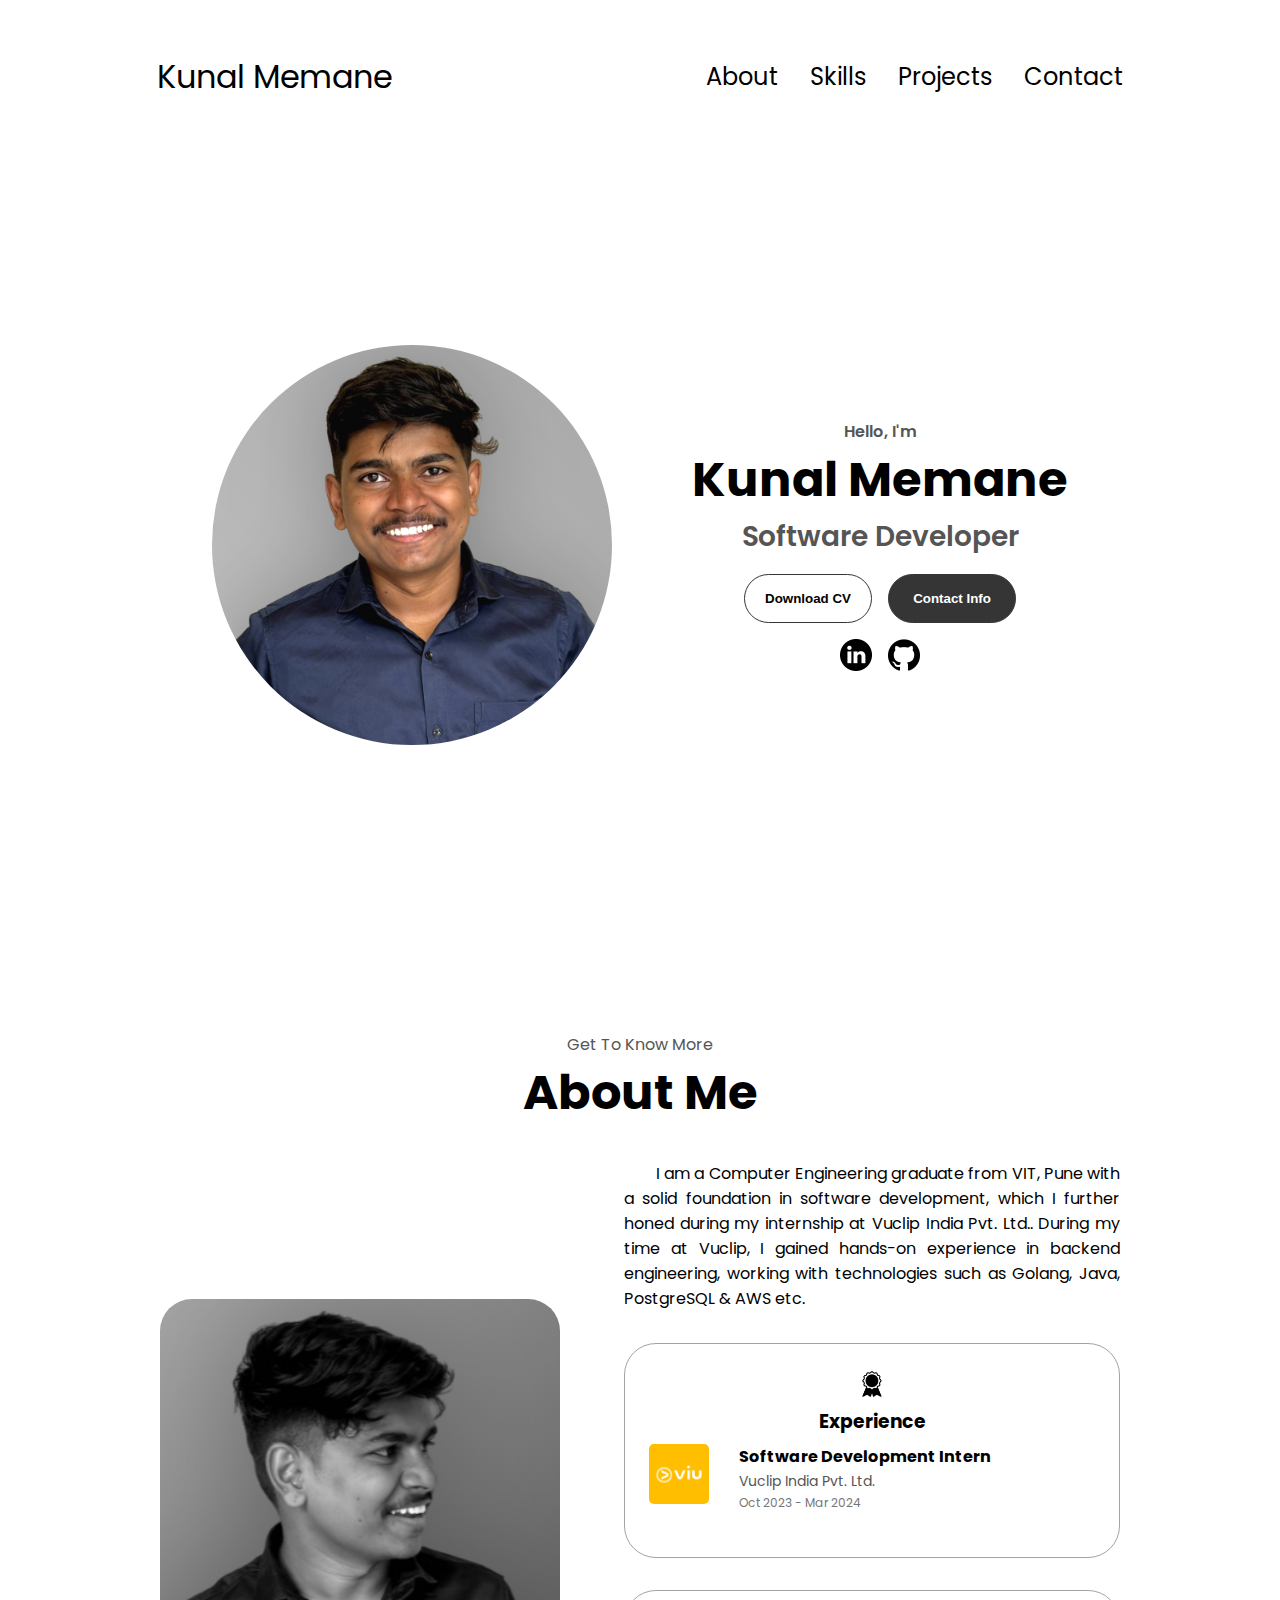
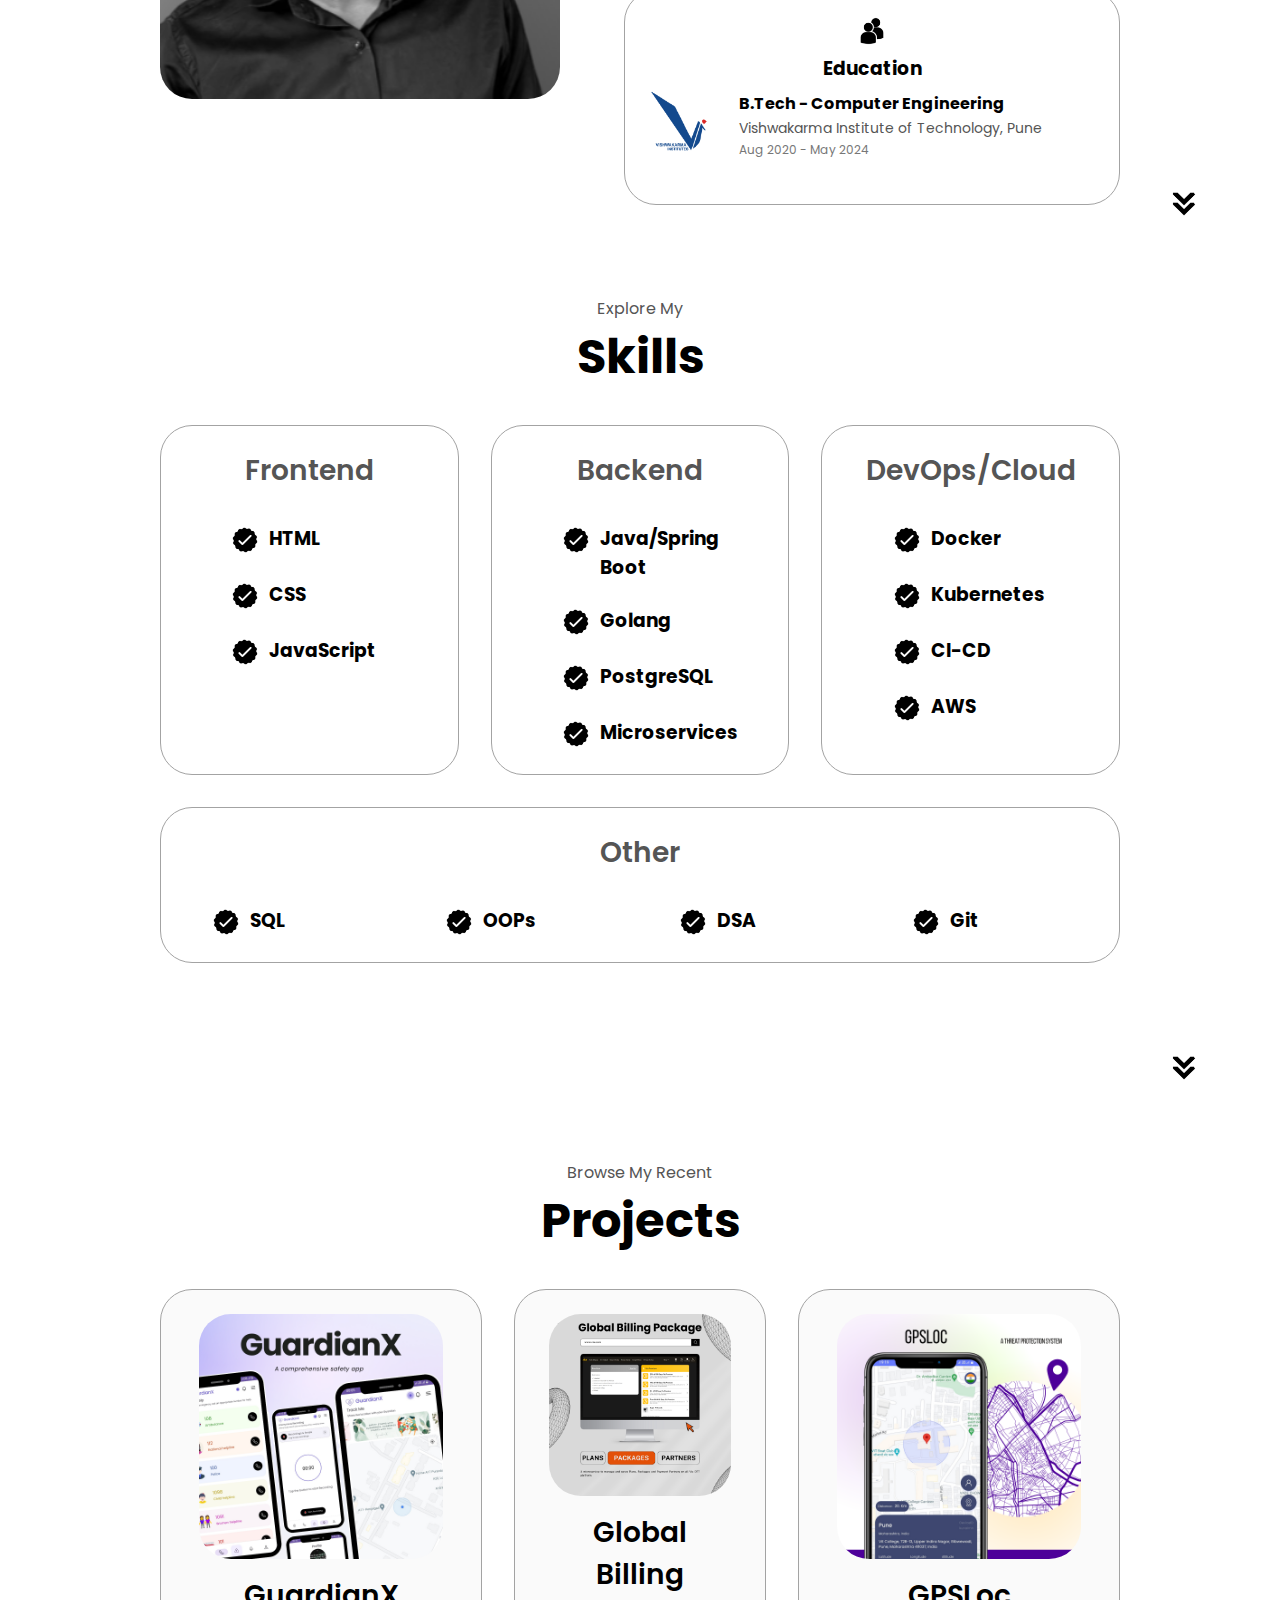
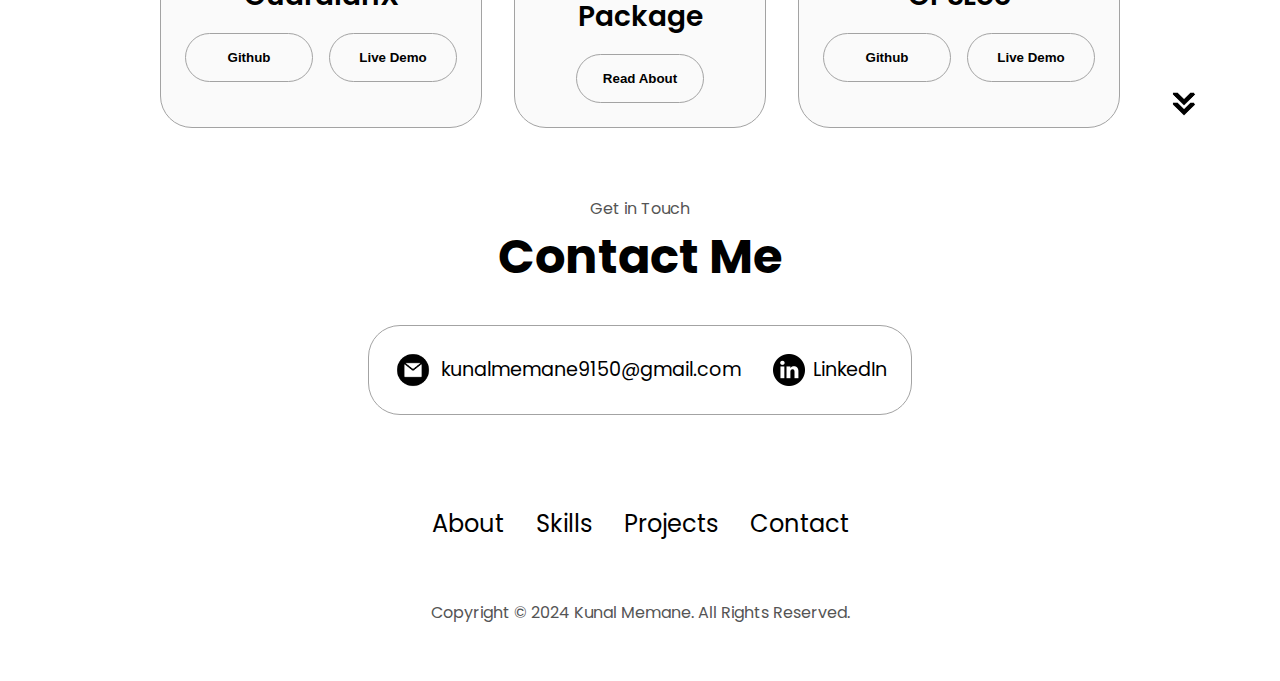
==== commit 05854efc: "1.Hamburger Animation and mobile nav-links blur effect with animation - update 2.about section refac" ====
--- a/index.html
+++ b/index.html
@@ -32,7 +32,8 @@
         <span></span>
         <span></span>
       </div>
-      <div class="menu-links">
+
+      <div class="menu-links animate">
         <li class=".nav-item"><a href="#about" onclick="toggleMenu()">About</a></li>
         <li class=".nav-item"><a href="#skills" onclick="toggleMenu()">Skills</a></li>
         <li class=".nav-item"><a href="#projects" onclick="toggleMenu()">Projects</a></li>
@@ -58,10 +59,11 @@
         </button>
       </div>
       <div id="socials-container">
-        <img src="./assets/linkedin.png" alt="My LinkedIn profile" class="icon"
-          onclick="location.href='https://linkedin.com/in/kunalmemane'" />
+        <img src="./assets/linkedin.png" alt="My Github profile" class="icon"
+          onclick="window.open('https://linkedin.com/in/kunalmemane', '_blank');" />
+
         <img src="./assets/github.png" alt="My Github profile" class="icon"
-          onclick="location.href='https://www.github.com/kunalmemane9150'" />
+          onclick="window.open('https://www.github.com/kunalmemane9150', '_blank');" />
       </div>
     </div>
   </section>
@@ -70,11 +72,30 @@
   <section id="about">
     <p class="section__text__p1">Get To Know More</p>
     <h1 class="title">About Me</h1>
+
     <div class="section-container">
       <div class="section__pic-container">
         <img src="./assets/my-profile-black-white-2.png" alt="Profile picture" class="about-pic" />
       </div>
+
       <div class="about-details-container">
+
+        <div class="text-container">
+          <p>
+            I am a Computer Engineering graduate from VIT, Pune with a
+            solid foundation in software development, which I further honed
+            during my internship at Vuclip India Pvt. Ltd.. During my time at Vuclip,
+            I gained hands-on experience in backend engineering, working with
+            technologies such as Golang, Java, PostgreSQL &#38; AWS etc.
+          </p>
+          <!-- <p>My internship provided me with practical exposure to developing
+            and maintaining microservices architectures and implementing
+            object-oriented and SOLID principles. These experiences have equipped 
+            me with a comprehensive skill set and a deep understanding of backend 
+            systems, preparing me to tackle complex software development challenges effectively.
+          </p> -->
+        </div>
+
         <div class="about-containers">
           <div class="details-container">
             <img src="./assets/experience.png" alt="Experience icon" class="icon" />
@@ -84,7 +105,7 @@
             <div class="experience-section">
 
               <!-- Experience Item 1 -->
-              <!--  <div class="experience-item">
+              <!-- <div class="experience-item">
                 <div class="experience-logo">
                   <img src="./assets/Experience/redhat_icon.png" alt="Red Hat Logo">
                 </div>
@@ -107,6 +128,18 @@
               </div> -->
 
               <!-- Experience Item 2 -->
+              <!-- <div class="experience-item">
+                <div class="experience-logo">
+                  <img src="/assets/Experience/redhat_icon.png" alt="Viu Logo">
+                </div>
+                <div class="experience-details">
+                  <div class="experience-title">Software Maintenance Trainee</div>
+                  <div class="experience-company">Red Hat</div>
+                  <div class="experience-duration">July 2024 - Present</div>
+                </div>
+              </div> -->
+
+              <!-- Experience Item 3 -->
               <div class="experience-item">
                 <div class="experience-logo">
                   <img src="/assets/Experience/viu_icon.png" alt="Viu Logo">
@@ -115,13 +148,9 @@
                   <div class="experience-title">Software Development Intern</div>
                   <div class="experience-company">Vuclip India Pvt. Ltd.</div>
                   <div class="experience-duration">Oct 2023 - Mar 2024</div>
-                  <!-- <div class="experience-description">
-                    Lorem ipsum dolor sit abet. </div> -->
-                </div>
-              </div>
-
+                </div>
+              </div>
             </div>
-
           </div>
 
           <div class="details-container">
@@ -141,23 +170,13 @@
               </div>
             </div>
           </div>
-
-        </div>
-        <div class="text-container">
-          <p>
-            I am a Computer Engineering graduate from VIT,
-            Pune. I have hands-on experience in software
-            development during my 6-month internship with
-            Vuclip India Pvt. Ltd., where I contributed
-            to the product engineering team. My role involved
-            backend engineering and development, enhancing
-            my proficiency in designing and developing scalable software solutions.
-          </p>
-        </div>
+        </div>
+
       </div>
     </div>
     <img src="./assets/arrow.png" alt="Arrow icon" class="icon arrow" onclick="location.href='./#skills'" />
   </section>
+
 
   <section id="skills">
     <p class="section__text__p1">Explore My</p>
--- a/style.css
+++ b/style.css
@@ -67,7 +67,6 @@
 }
 
 /* Hamburger menu */
-
 #hamburger-nav {
     display: none;
 }
@@ -75,7 +74,6 @@
 .hamburger-menu {
     position: relative;
     display: inline-block;
-
 }
 
 .hamburger-icon {
@@ -90,8 +88,104 @@
 .hamburger-icon span {
     width: 100%;
     height: 2px;
+    border-radius: 10px;
     background-color: black;
-    transition: all 0.3 ease-in-out;
+}
+
+/* Hamburger Animation */
+.hamburger-icon.open span:first-child {
+    transform: rotate(45deg) translate(10px, 5px);
+    animation: down-rotate 0.4s ease-out both;
+}
+
+.hamburger-icon.open span:nth-child(2) {
+    opacity: 0;
+
+}
+
+.hamburger-icon.open span:last-child {
+    transform: rotate(-45deg) translate(10px, -5px);
+    animation: up-rotate 0.4s ease-out both;
+}
+
+.hamburger-icon span:first-child {
+    transform: rotate(0deg);
+    animation: up-straight 0.4s ease-out both;
+
+}
+
+.hamburger-icon span:first-child {
+    opacity: 1;
+}
+
+.hamburger-icon span:last-child {
+    transform: rotate(0deg);
+    animation: down-straight 0.4s ease-out both;
+}
+
+@keyframes up-rotate {
+    0% {
+        animation-timing-function: cubic-bezier(0.16, -0.88, 0.97, 0.53);
+        transform: translateY(0px);
+    }
+    30% {
+        transform-origin: center;
+        animation-timing-function: cubic-bezier(0.34, 1.56, 0.64, 1);
+        transform: translateY(-10px);
+    }
+    100% {
+        transform-origin: center;
+        transform: translateY(-10px) translateX(-5) rotate(45deg);
+    }
+}
+
+@keyframes down-rotate {
+    0% {
+        animation-timing-function: cubic-bezier(0.16, -0.88, 0.97, 0.53);
+        transform: translateY(0px);
+    }
+    30% {
+        transform-origin: center;
+        animation-timing-function: cubic-bezier(0.34, 1.56, 0.64, 1);
+        transform: translateY(10px);
+    }
+    100% {
+        transform-origin: center;
+        transform: translateY(10px) translateX(-5) rotate(-45deg);
+    }
+}
+
+@keyframes up-straight {
+    0% {
+        transform-origin: center;
+        transform: translateY(-8px) translateX(-5) rotate(45deg);
+    }
+    30% {
+        transform-origin: center;
+        animation-timing-function: cubic-bezier(0.34, 1.56, 0.64, 1);
+        transform: translateY(-5px);
+    }
+    100% {
+        /* animation-timing-function: cubic-bezier(0.16, -0.88, 0.97, 0.53); */
+        transform: translateY(0px);
+    }
+}
+
+@keyframes down-straight {
+    0% {
+        transform-origin: center;
+        transform: translateY(8px) translateX(-5) rotate(-45deg);
+    }
+    30% {
+        transform-origin: center;
+        animation-timing-function: cubic-bezier(0.34, 1.56, 0.64, 1);
+        transform: translateY(5px);
+    }
+    100% {
+        animation-timing-function: cubic-bezier(0.16, -0.88, 0.97, 0.53);
+        transform: translateY(0px);
+       
+    }
 }
 
 .menu-links {
@@ -103,7 +197,6 @@
     width: fit-content;
     max-height: 0;
     overflow: hidden;
-    transition: all 0.3 ease-in-out;
 }
 
 .menu-links a {
@@ -113,7 +206,6 @@
     font-size: 1.5rem;
     color: black;
     text-decoration: none;
-    transition: all 0.3 ease-in-out;
 }
 
 .menu-links li {
@@ -122,30 +214,26 @@
 
 .menu-links.open {
     max-height: 300px;
-}
-
-.hamburger-icon.open span:first-child {
-    transform: rotate(45deg) translate(10px, 5px);
-}
-
-.hamburger-icon.open span:nth-child(2) {
-    opacity: 0;
-}
-
-.hamburger-icon.open span:last-child {
-    transform: rotate(-45deg) translate(10px, -5px);
-}
-
-.hamburger-icon span:first-child {
-    transform: none;
-}
-
-.hamburger-icon span:first-child {
-    opacity: 1;
-}
-
-.hamburger-icon span:first-child {
-    transform: none;
+    margin-top: 8px;
+    padding: 16px;
+    background-color: #ffffff46;
+    backdrop-filter: blur(10px);
+
+    animation-duration: 0.1s;
+    animation-name: animate-fade-in;
+    animation-delay: 0.1s;
+    animation-fill-mode: backwards;
+}
+
+@keyframes animate-fade-in {
+    0% {
+        opacity: 0;
+        filter: blur(4px);
+    }
+    100% {
+        opacity: 1;
+        filter: blur(0px);
+    }
 }
 
 /* SECTIONS */
@@ -277,7 +365,8 @@
 #about {
     position: relative;
     padding-top: 4vh;
-    /* height: 130vh;  */  /* To be implemented for long experience*/
+    min-height: 96vh;
+    height: auto;
 }
 
 .about-containers {
@@ -298,6 +387,16 @@
 
 .about-pic {
     border-radius: 2rem;
+}
+
+#about .section-container{
+    margin-top: 2rem;
+}
+
+.text-container p {
+    text-align: justify;
+    color: #000000;
+    text-indent: 2em;
 }
 
 .arrow {
@@ -316,6 +415,12 @@
     text-align: center;
 }
 
+
+.about-details-container .about-containers .details-container:last-child {
+    max-height: 100%;
+    align-self: flex-start;
+}
+
 .section-container {
     gap: 4rem;
     height: 80%;
@@ -456,13 +561,13 @@
 }
 
 
-/* Experience test */
-
+/* Experience Section */
 .experience-item {
     display: flex;
     flex-direction: row;
     border-bottom: 1px solid #ddd;
-    padding: 10px 0;
+    padding: 8px 0;
+    margin-bottom: 8px;
 }
 
 .experience-item:last-child {
--- a/mediaqueries.css
+++ b/mediaqueries.css
@@ -45,6 +45,10 @@
     .about-containers {
       margin-top: 0;
     }
+    .text-container {
+      text-align: justify;
+      margin-bottom: 16px;
+    }
   }
   
   @media screen and (max-width: 600px) {
@@ -79,6 +83,11 @@
     .btn-container {
       flex-wrap: wrap;
     }
+
+    .section-container .section__pic-container .about-pic{
+      margin: 12px 0px;
+    }
+
     .contact-info-container {
       margin: 0;
     }
@@ -119,6 +128,13 @@
     }
     .text-container {
       text-align: justify;
+      margin-bottom: 16px;
+    }
+
+    .section-container .section__pic-container {
+      width: 275px;
+      height: 275px;
+      margin: 0 auto 0.8rem;
     }
   }
   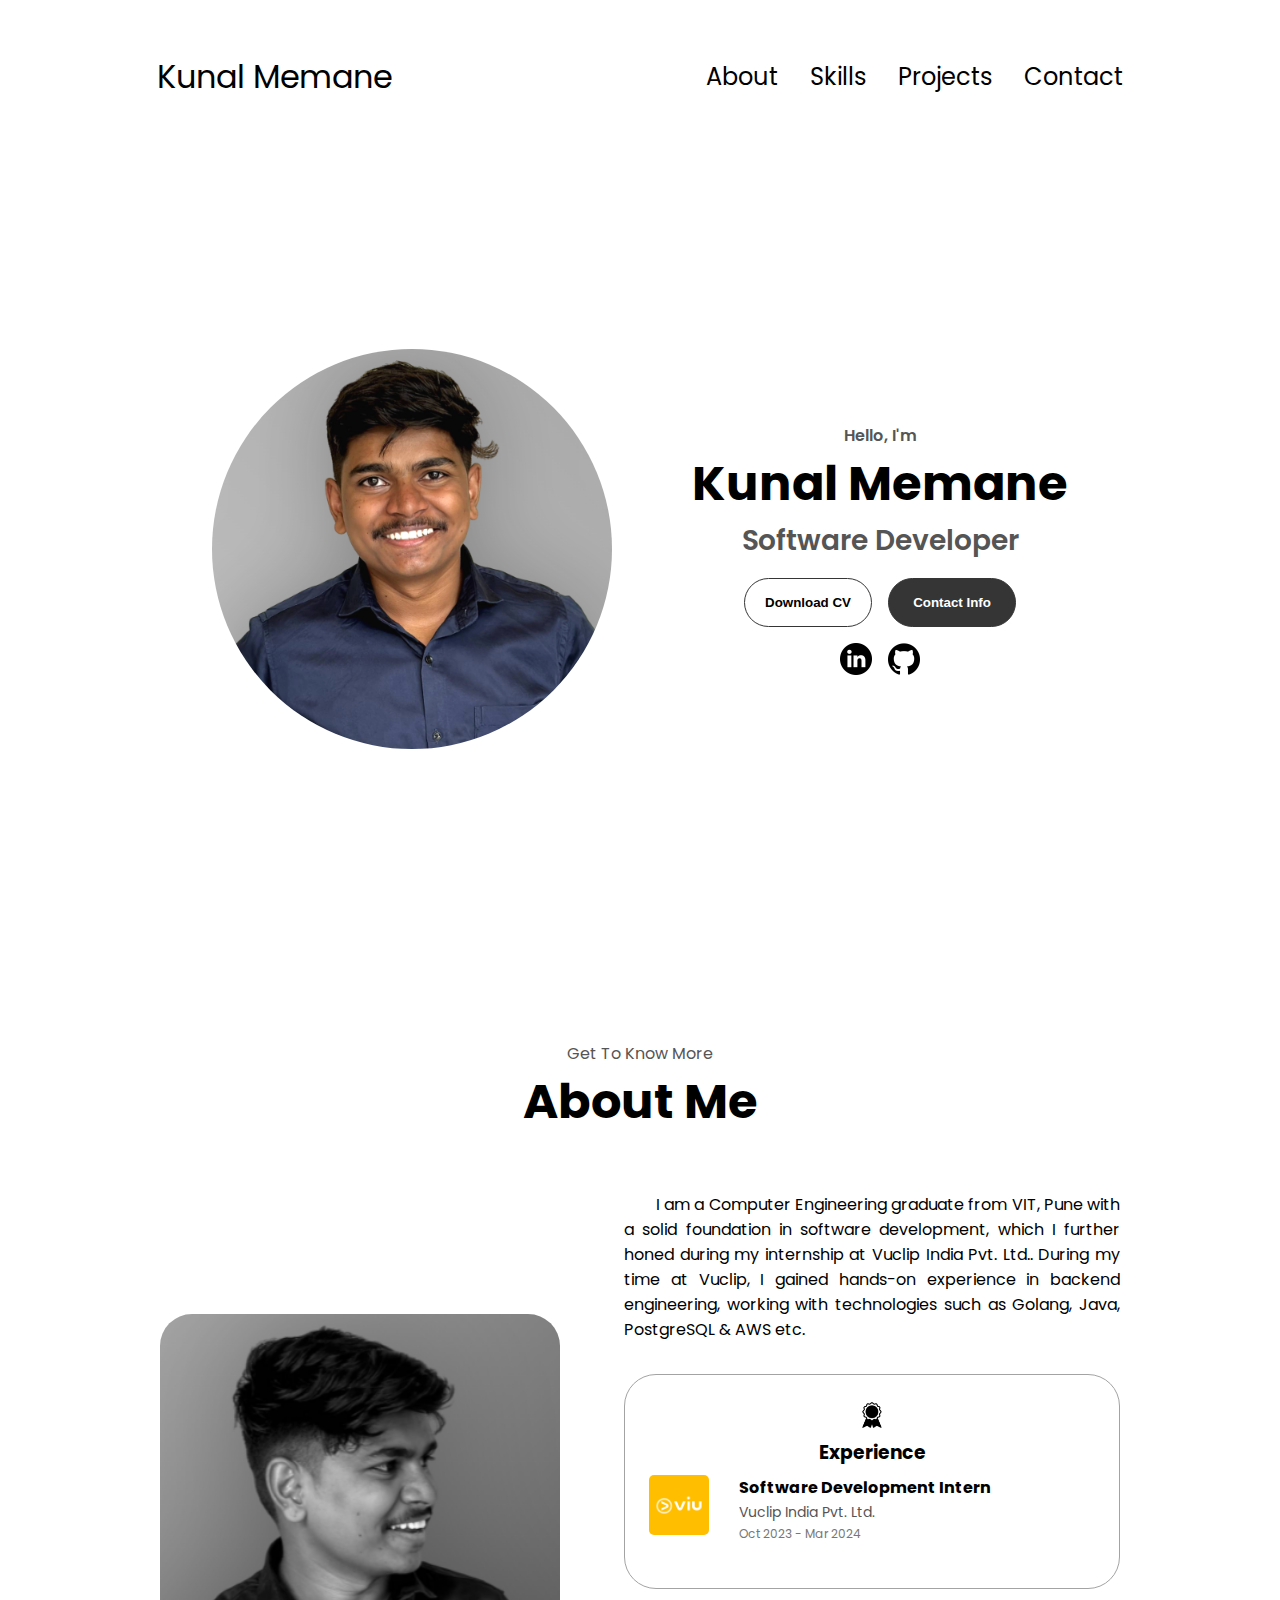
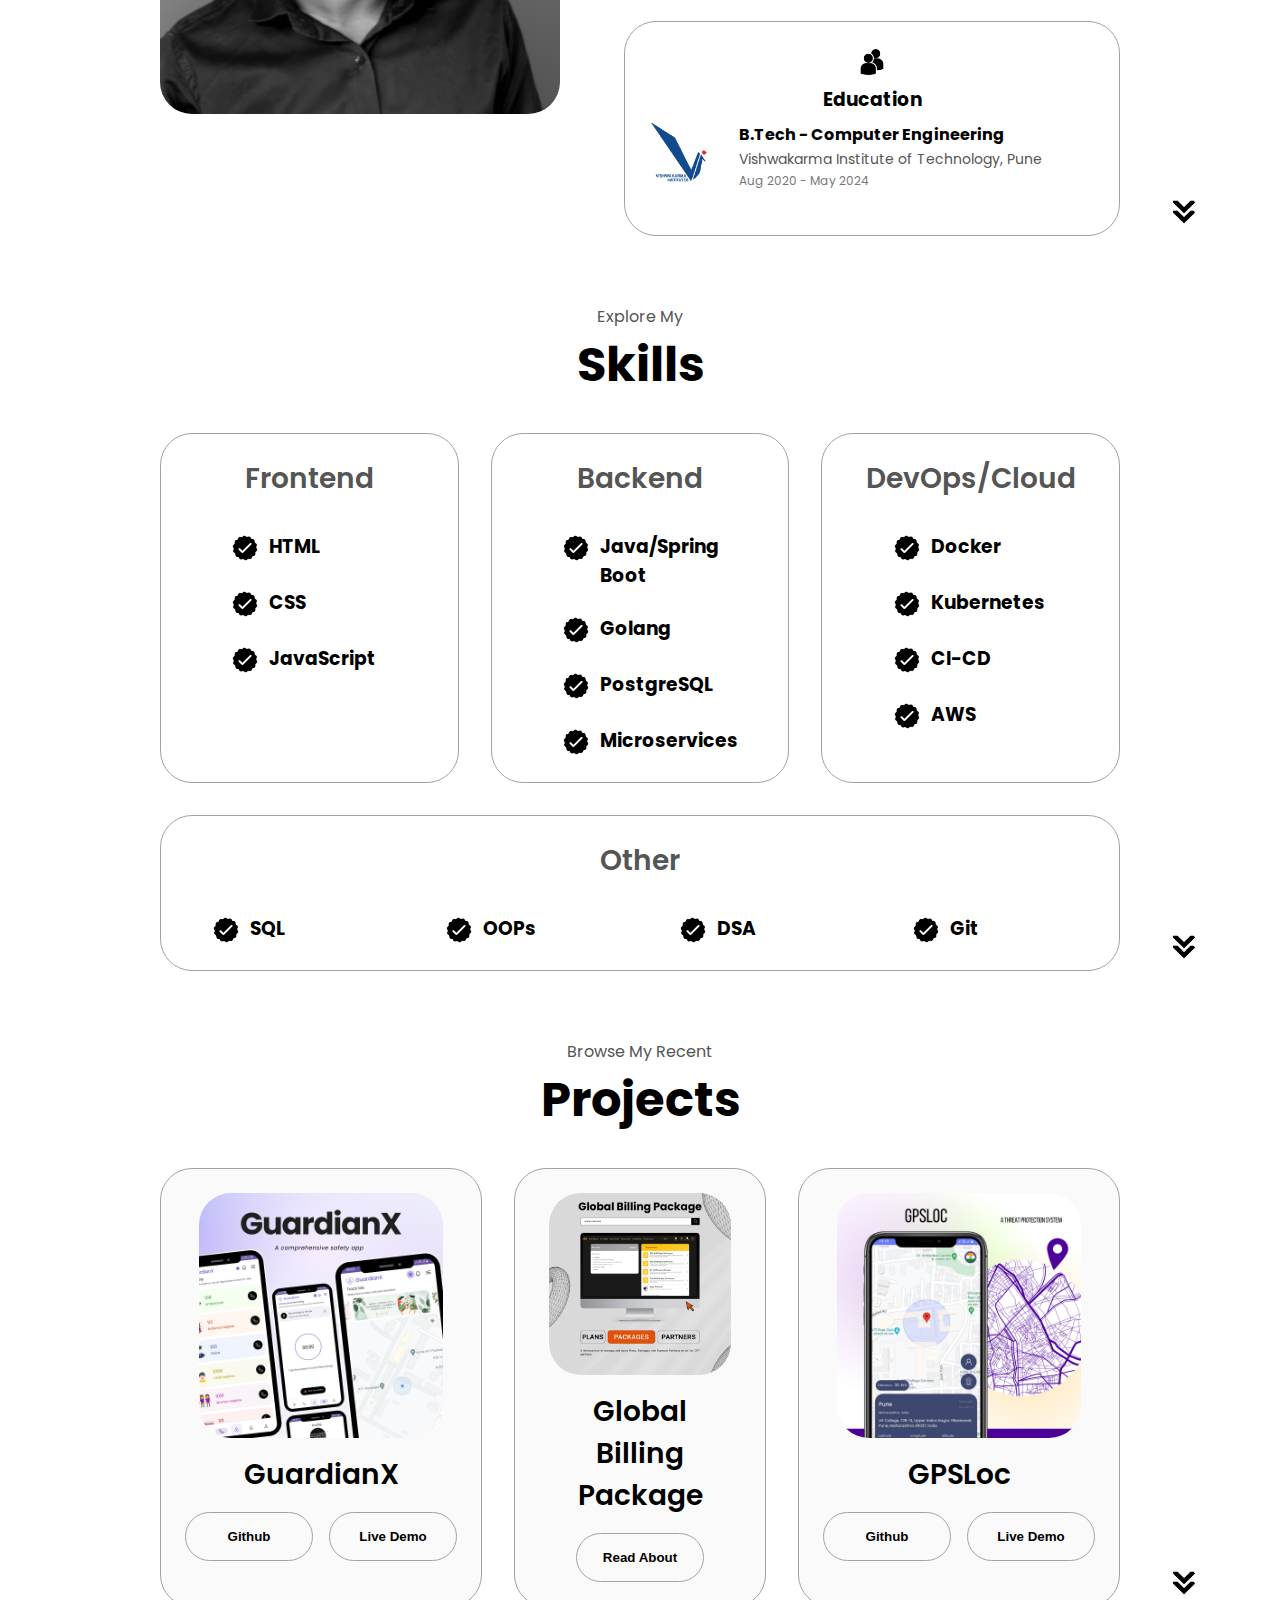
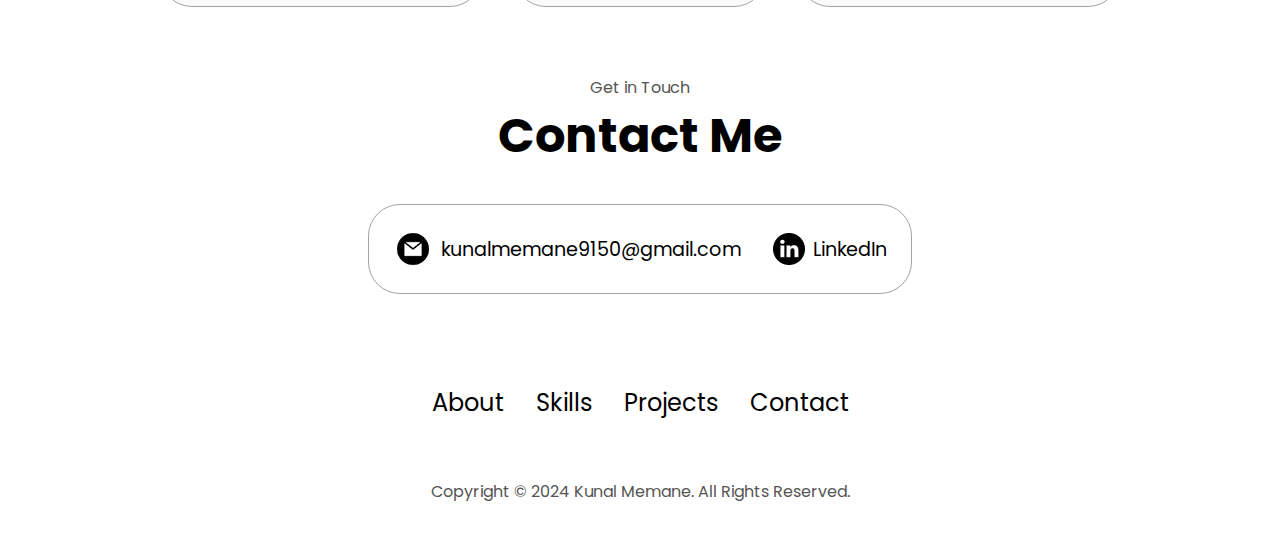
==== commit 14efab08: "1.Major Stylesheet bugfixes 2.About section major layout change 3.Responsiveness changes 4.nav hover" ====
--- a/index.html
+++ b/index.html
@@ -73,14 +73,13 @@
     <p class="section__text__p1">Get To Know More</p>
     <h1 class="title">About Me</h1>
 
-    <div class="section-container">
+    <div class="section-container ">
       <div class="section__pic-container">
         <img src="./assets/my-profile-black-white-2.png" alt="Profile picture" class="about-pic" />
       </div>
 
       <div class="about-details-container">
-
-        <div class="text-container">
+        <!-- <div class="text-container">
           <p>
             I am a Computer Engineering graduate from VIT, Pune with a
             solid foundation in software development, which I further honed
@@ -88,15 +87,30 @@
             I gained hands-on experience in backend engineering, working with
             technologies such as Golang, Java, PostgreSQL &#38; AWS etc.
           </p>
-          <!-- <p>My internship provided me with practical exposure to developing
+
+          // To be added
+          <p>My internship provided me with practical exposure to developing
             and maintaining microservices architectures and implementing
             object-oriented and SOLID principles. These experiences have equipped 
             me with a comprehensive skill set and a deep understanding of backend 
             systems, preparing me to tackle complex software development challenges effectively.
-          </p> -->
-        </div>
+          </p>
+        </div> -->
 
         <div class="about-containers">
+
+          <!-- About Paragraph container -->
+          <div class="details-container">
+            <p>
+              I am a Computer Engineering graduate from VIT, Pune with a
+              solid foundation in software development, which I further honed
+              during my internship at Vuclip India Pvt. Ltd.. During my time at Vuclip,
+              I gained hands-on experience in backend engineering, working with
+              technologies such as Golang, Java, PostgreSQL &#38; AWS etc.
+            </p>
+          </div>
+
+          <!-- Experience Container -->
           <div class="details-container">
             <img src="./assets/experience.png" alt="Experience icon" class="icon" />
             <h3>Experience</h3>
@@ -153,6 +167,7 @@
             </div>
           </div>
 
+          <!-- Education container -->
           <div class="details-container">
             <img src="./assets/education.png" alt="Education icon" class="icon" />
             <h3>Education</h3>
@@ -170,6 +185,7 @@
               </div>
             </div>
           </div>
+
         </div>
 
       </div>
--- a/style.css
+++ b/style.css
@@ -54,7 +54,7 @@
 a:hover {
     color: gray;
     text-decoration: underline;
-    text-underline-offset: 1rem;
+    text-underline-offset: 0.6rem;
     text-decoration-color: rgb(181, 181, 181);
 }
 
@@ -128,11 +128,13 @@
         animation-timing-function: cubic-bezier(0.16, -0.88, 0.97, 0.53);
         transform: translateY(0px);
     }
+
     30% {
         transform-origin: center;
         animation-timing-function: cubic-bezier(0.34, 1.56, 0.64, 1);
         transform: translateY(-10px);
     }
+
     100% {
         transform-origin: center;
         transform: translateY(-10px) translateX(-5) rotate(45deg);
@@ -144,11 +146,13 @@
         animation-timing-function: cubic-bezier(0.16, -0.88, 0.97, 0.53);
         transform: translateY(0px);
     }
+
     30% {
         transform-origin: center;
         animation-timing-function: cubic-bezier(0.34, 1.56, 0.64, 1);
         transform: translateY(10px);
     }
+
     100% {
         transform-origin: center;
         transform: translateY(10px) translateX(-5) rotate(-45deg);
@@ -160,11 +164,13 @@
         transform-origin: center;
         transform: translateY(-8px) translateX(-5) rotate(45deg);
     }
+
     30% {
         transform-origin: center;
         animation-timing-function: cubic-bezier(0.34, 1.56, 0.64, 1);
         transform: translateY(-5px);
     }
+
     100% {
         /* animation-timing-function: cubic-bezier(0.16, -0.88, 0.97, 0.53); */
         transform: translateY(0px);
@@ -176,15 +182,17 @@
         transform-origin: center;
         transform: translateY(8px) translateX(-5) rotate(-45deg);
     }
+
     30% {
         transform-origin: center;
         animation-timing-function: cubic-bezier(0.34, 1.56, 0.64, 1);
         transform: translateY(5px);
     }
+
     100% {
         animation-timing-function: cubic-bezier(0.16, -0.88, 0.97, 0.53);
         transform: translateY(0px);
-       
+
     }
 }
 
@@ -230,6 +238,7 @@
         opacity: 0;
         filter: blur(4px);
     }
+
     100% {
         opacity: 1;
         filter: blur(0px);
@@ -249,7 +258,6 @@
     display: flex;
 }
 
-
 /* PROFILE SECTION */
 #profile {
     display: flex;
@@ -365,7 +373,7 @@
 #about {
     position: relative;
     padding-top: 4vh;
-    min-height: 96vh;
+    /* min-height: 96vh; */
     height: auto;
 }
 
@@ -373,6 +381,7 @@
     gap: 2rem;
     margin-bottom: 2rem;
     margin-top: 2rem;
+    flex-wrap: wrap;
 }
 
 .about-details-container {
@@ -389,15 +398,30 @@
     border-radius: 2rem;
 }
 
-#about .section-container{
-    margin-top: 2rem;
-}
-
-.text-container p {
+
+#about .title{
+    margin-bottom: 1.4rem;
+}
+
+.about-details-container .about-containers .details-container:first-child {
+    border: none;
+    flex: 1 1 100%;
     text-align: justify;
     color: #000000;
     text-indent: 2em;
-}
+    padding: 0;
+}
+
+.about-details-container .about-containers .details-container p {
+    color: #000000;
+}
+
+/* Old Text container */
+/* .text-container p {
+    text-align: justify;
+    color: #000000;
+    text-indent: 2em;
+} */
 
 .arrow {
     position: absolute;
--- a/mediaqueries.css
+++ b/mediaqueries.css
@@ -1,140 +1,161 @@
+@media screen and (min-width: 1400px) {
+  #about {
+    min-height: 96vh;
+    height: auto;
+  }
+}
+
 @media screen and (max-width: 1400px) {
-    #profile {
-      height: 83vh;
-      margin-bottom: 6rem;
-    }
-    .about-containers {
-      flex-wrap: wrap;
-    }
-    #contact,
-    #projects {
-      height: fit-content;
-    }
+  #profile {
+    height: 84vh;
+    margin-bottom: 6rem;
   }
+
+  .about-containers {
+    flex-wrap: wrap;
+  }
+
+  #contact,
+  #skills,
+  #projects {
+    height: fit-content;
+  }
+}
+
+@media screen and (max-width: 1200px) {
+  #desktop-nav {
+    display: none;
+  }
+
+  #hamburger-nav {
+    display: flex;
+  }
+
+  .experience-details-container {
+    margin-top: 2rem;
+  }
+
+  #profile,
+  .section-container {
+    display: block;
+  }
+
+  .arrow {
+    display: none;
+  }
+
+  section,
+  .section-container {
+    height: fit-content;
+  }
+
+  section {
+    margin: 0 5%;
+  }
+
+  .section__pic-container {
+    width: 275px;
+    height: 275px;
+    margin: 0 auto 2rem;
+  }
+
+  #about .section__pic-container {
+    margin: 0 auto 0rem;
+  }
+}
+
+@media screen and (max-width: 600px) {
   
-  @media screen and (max-width: 1200px) {
-    #desktop-nav {
-      display: none;
-    }
-    #hamburger-nav {
-      display: flex;
-    }
-    #experience,
-    .experience-details-container {
-      margin-top: 2rem;
-    }
-    #profile,
-    .section-container {
-      display: block;
-    }
-    .arrow {
-      display: none;
-    }
-    section,
-    .section-container {
-      height: fit-content;
-    }
-    section {
-      margin: 0 5%;
-    }
-    .section__pic-container {
-      width: 275px;
-      height: 275px;
-      margin: 0 auto 2rem;
-    }
-    .about-containers {
-      margin-top: 0;
-    }
-    .text-container {
-      text-align: justify;
-      margin-bottom: 16px;
-    }
+  #profile {
+    height: 80vh;
+    margin-bottom: 0;
   }
-  
-  @media screen and (max-width: 600px) {
-    #contact{
-      height: 32vh;
-    }
-    footer {
-      height: 16vh;
-    }
-    #profile {
-      height: 80vh;
-      margin-bottom: 0;
-    }
-    article {
-      font-size: 1rem;
-    }
-    footer nav {
-      height: fit-content;
-      margin-bottom: 2rem;
-    }
 
-    footer p{
-      font-size: 0.9rem;
-    }
+  #contact {
+    height: 32vh;
+  }
 
-    .contact-info-upper-container{
-      gap: 0.5rem;
-    }
+  article {
+    font-size: 1rem;
+  }
 
-    .about-containers,
-    .contact-info-upper-container,
-    .btn-container {
-      flex-wrap: wrap;
-    }
+  footer {
+    height: 12vh;
+  }
 
-    .section-container .section__pic-container .about-pic{
-      margin: 12px 0px;
-    }
+  footer nav {
+    height: fit-content;
+    margin-bottom: 2rem;
+  }
 
-    .contact-info-container {
-      margin: 0;
-    }
-    .contact-info-container p,
-    .nav-links li a {
-      font-size: 1rem;
-    }
-    .footer-nav-links li a {
-      font-size: 1.05rem;
-    }
-    
-    .experience-sub-title {
-      font-size: 1.25rem;
-    }
-    .logo {
-      font-size: 1.5rem;
-    }
-    .nav-links {
-      flex-direction: column;
-      gap: 0.5rem;
-      text-align: center;
-    }
-    .footer-nav-links {
-      flex-direction: row;
-      gap: 0.5rem;
-      text-align: center;
-    }
-    .section__pic-container {
-      width: auto;
-      height: 46vw;
-      justify-content: center;
-    }
-    .section__text__p2 {
-      font-size: 1.25rem;
-    }
-    .title {
-      font-size: 2rem;
-    }
-    .text-container {
-      text-align: justify;
-      margin-bottom: 16px;
-    }
+  footer p {
+    font-size: 0.9rem;
+  }
 
-    .section-container .section__pic-container {
-      width: 275px;
-      height: 275px;
-      margin: 0 auto 0.8rem;
-    }
+  .contact-info-upper-container {
+    gap: 0.5rem;
   }
-  +
+  .about-containers,
+  .contact-info-upper-container,
+  .btn-container {
+    flex-wrap: wrap;
+  }
+
+  .section-container .section__pic-container .about-pic {
+    margin: 12px 0px;
+  }
+
+  .contact-info-container {
+    margin: 0;
+  }
+
+  .contact-info-container p,
+  .nav-links li a {
+    font-size: 1rem;
+  }
+
+  .footer-nav-links {
+    flex-direction: row;
+    gap: 0.5rem;
+    text-align: center;
+  }
+
+  .footer-nav-links li a {
+    font-size: 1.05rem;
+  }
+
+  .experience-sub-title {
+    font-size: 1.25rem;
+  }
+
+  .logo {
+    font-size: 1.5rem;
+  }
+
+  .nav-links {
+    flex-direction: column;
+    gap: 0.5rem;
+    text-align: center;
+  }
+ 
+  .section__pic-container {
+    width: auto;
+    height: 46vw;
+    justify-content: center;
+  }
+
+  .section__text__p2 {
+    font-size: 1.25rem;
+  }
+
+  .title {
+    font-size: 2rem;
+  }
+
+  .section-container .section__pic-container {
+    width: 275px;
+    height: 275px;
+    /* margin: 0 auto 0.8rem; */
+  }
+}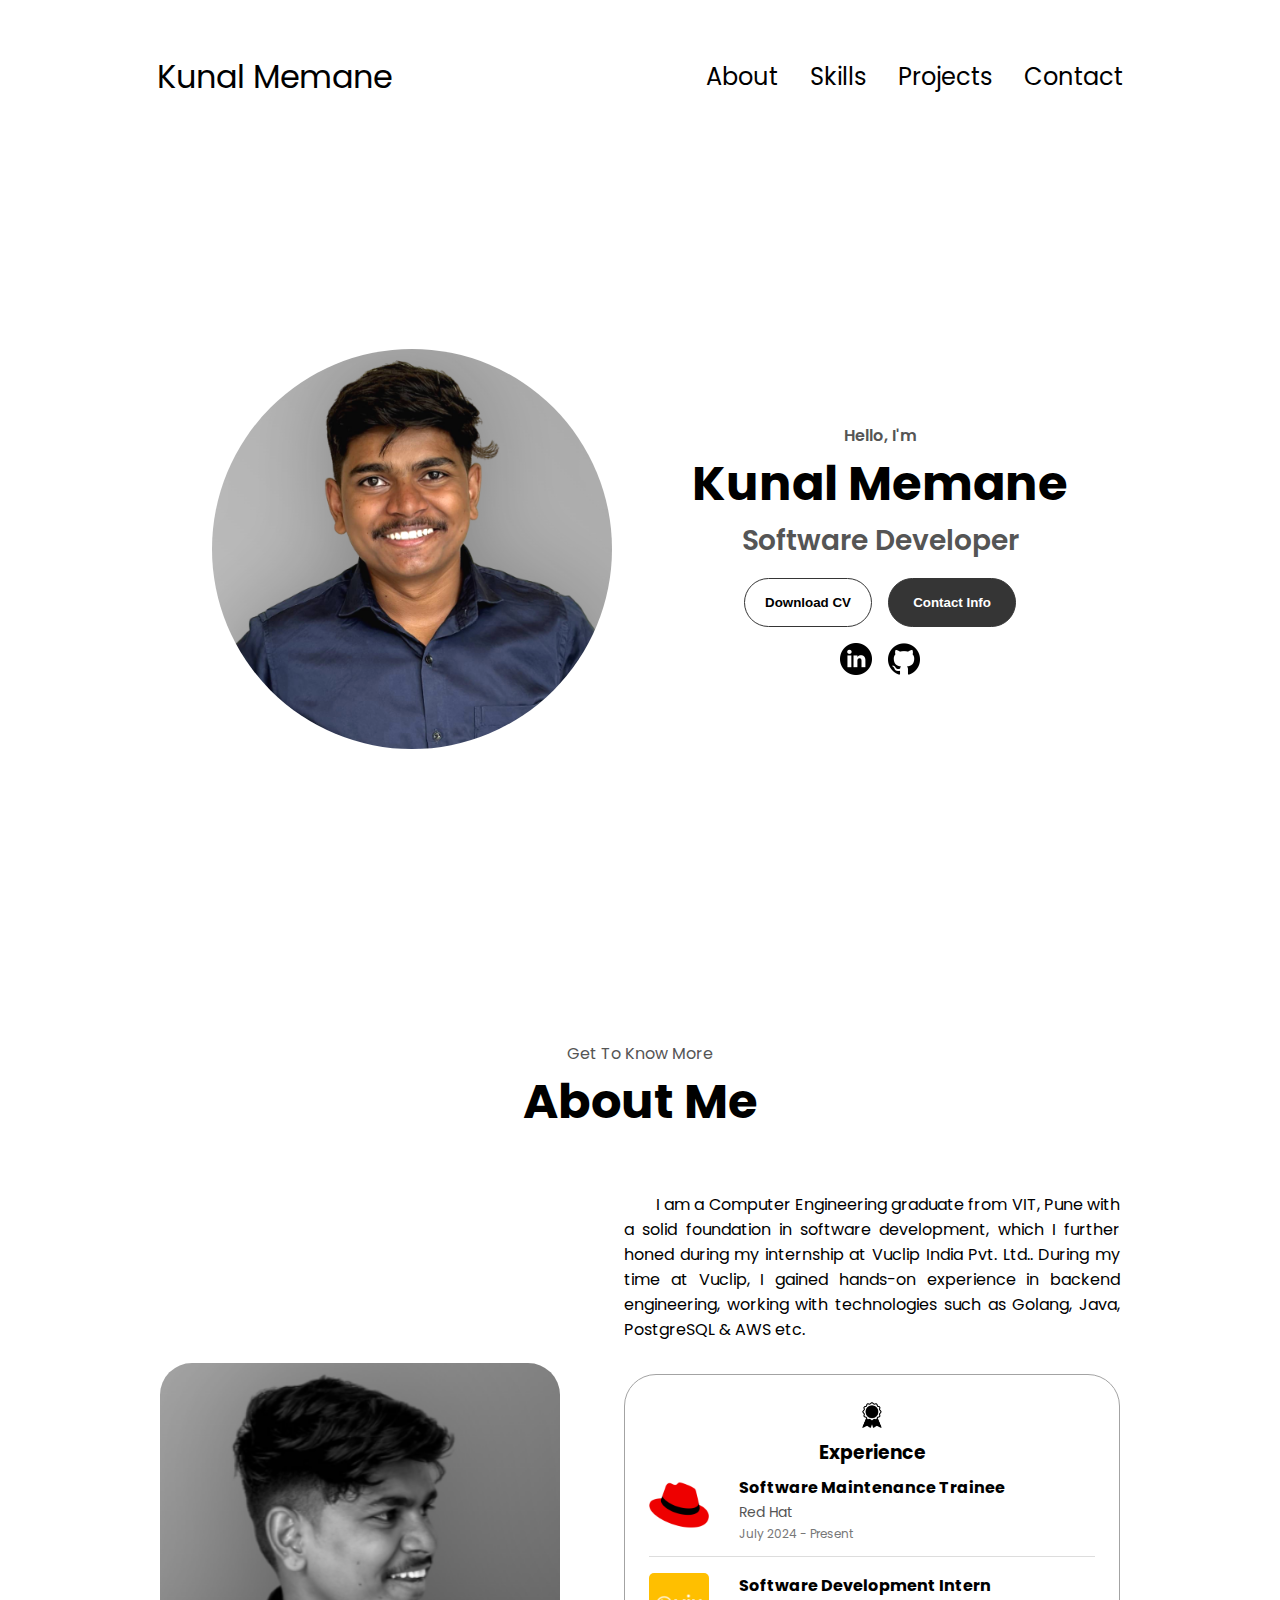
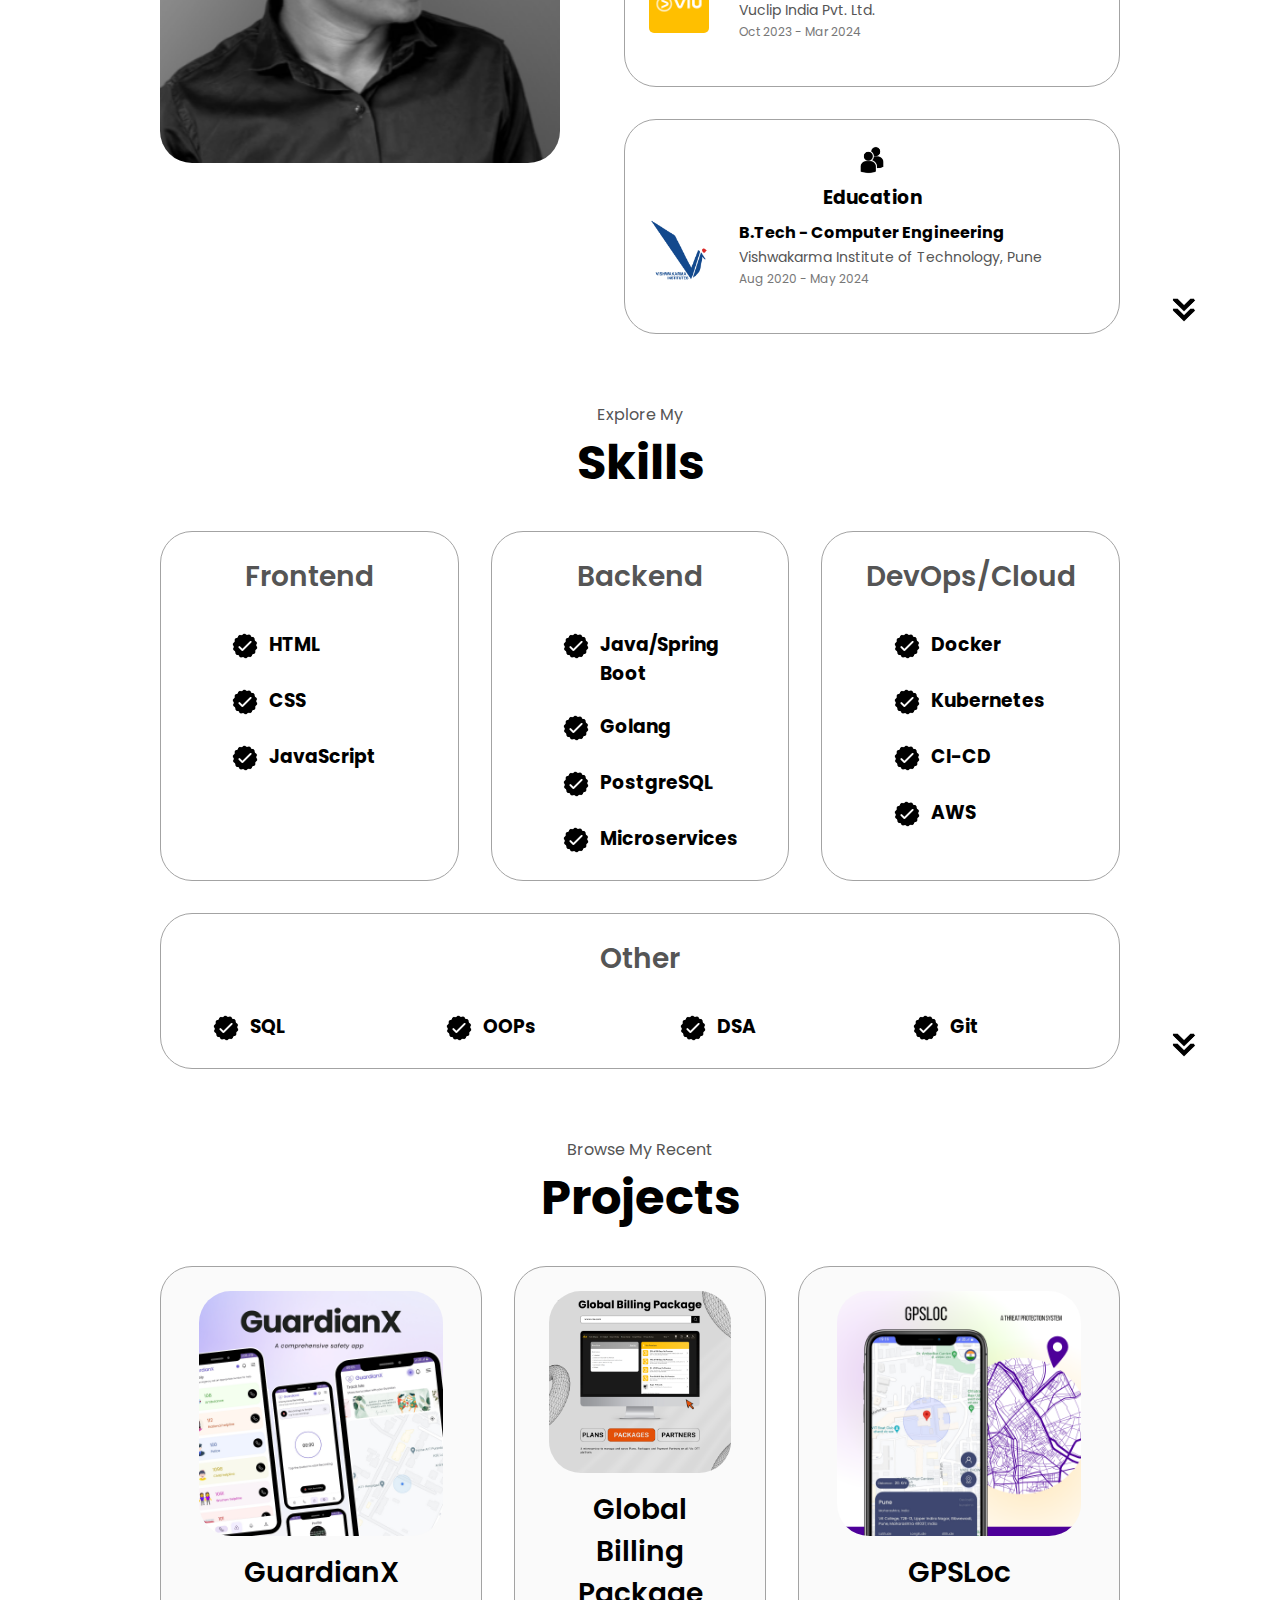
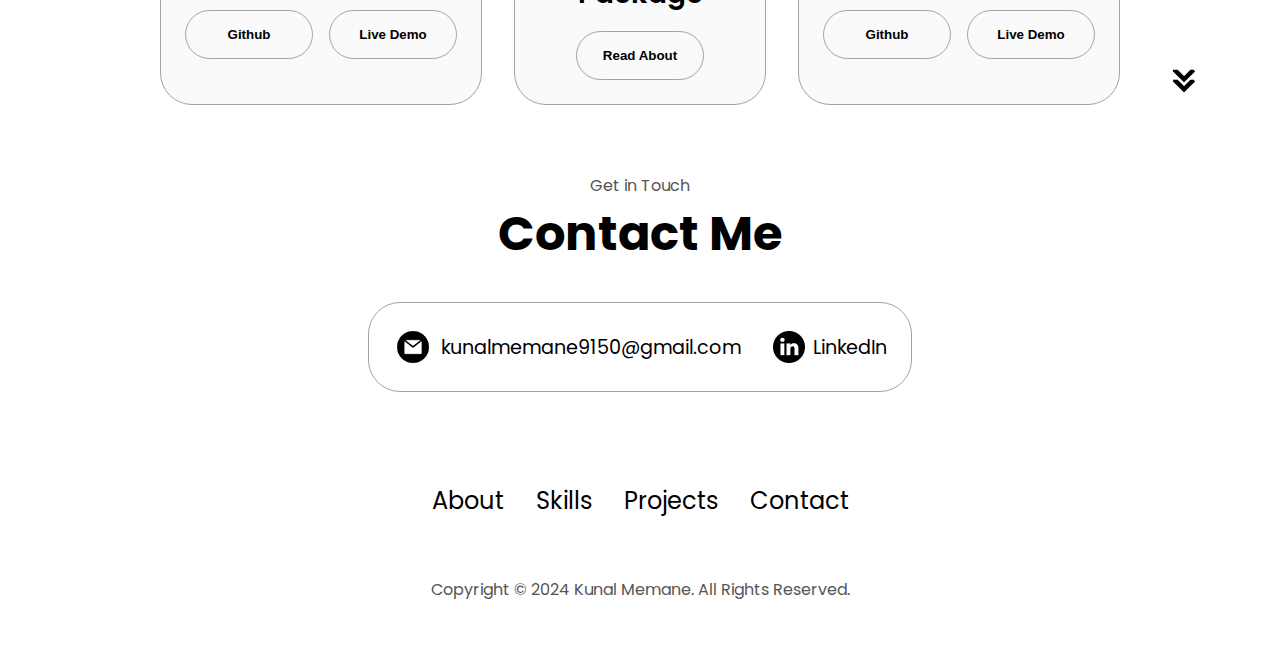
==== commit 23efdc86: "1.VIT icon ref update 2.Footer size update" ====
--- a/index.html
+++ b/index.html
@@ -142,7 +142,7 @@
               </div> -->
 
               <!-- Experience Item 2 -->
-              <!-- <div class="experience-item">
+              <div class="experience-item">
                 <div class="experience-logo">
                   <img src="/assets/Experience/redhat_icon.png" alt="Viu Logo">
                 </div>
@@ -151,7 +151,7 @@
                   <div class="experience-company">Red Hat</div>
                   <div class="experience-duration">July 2024 - Present</div>
                 </div>
-              </div> -->
+              </div>
 
               <!-- Experience Item 3 -->
               <div class="experience-item">
@@ -175,7 +175,7 @@
             <div class="experience-section">
               <div class="experience-item">
                 <div class="experience-logo">
-                  <img src="/assets/Experience/vit_icon.png" alt="Company Logo">
+                  <img src="/assets/Experience/vit_icon.png" alt="Vit Logo">
                 </div>
                 <div class="experience-details">
                   <div class="experience-title">B.Tech - Computer Engineering</div>
--- a/mediaqueries.css
+++ b/mediaqueries.css
@@ -80,7 +80,7 @@
   }
 
   footer {
-    height: 12vh;
+    height: 16vh;
   }
 
   footer nav {
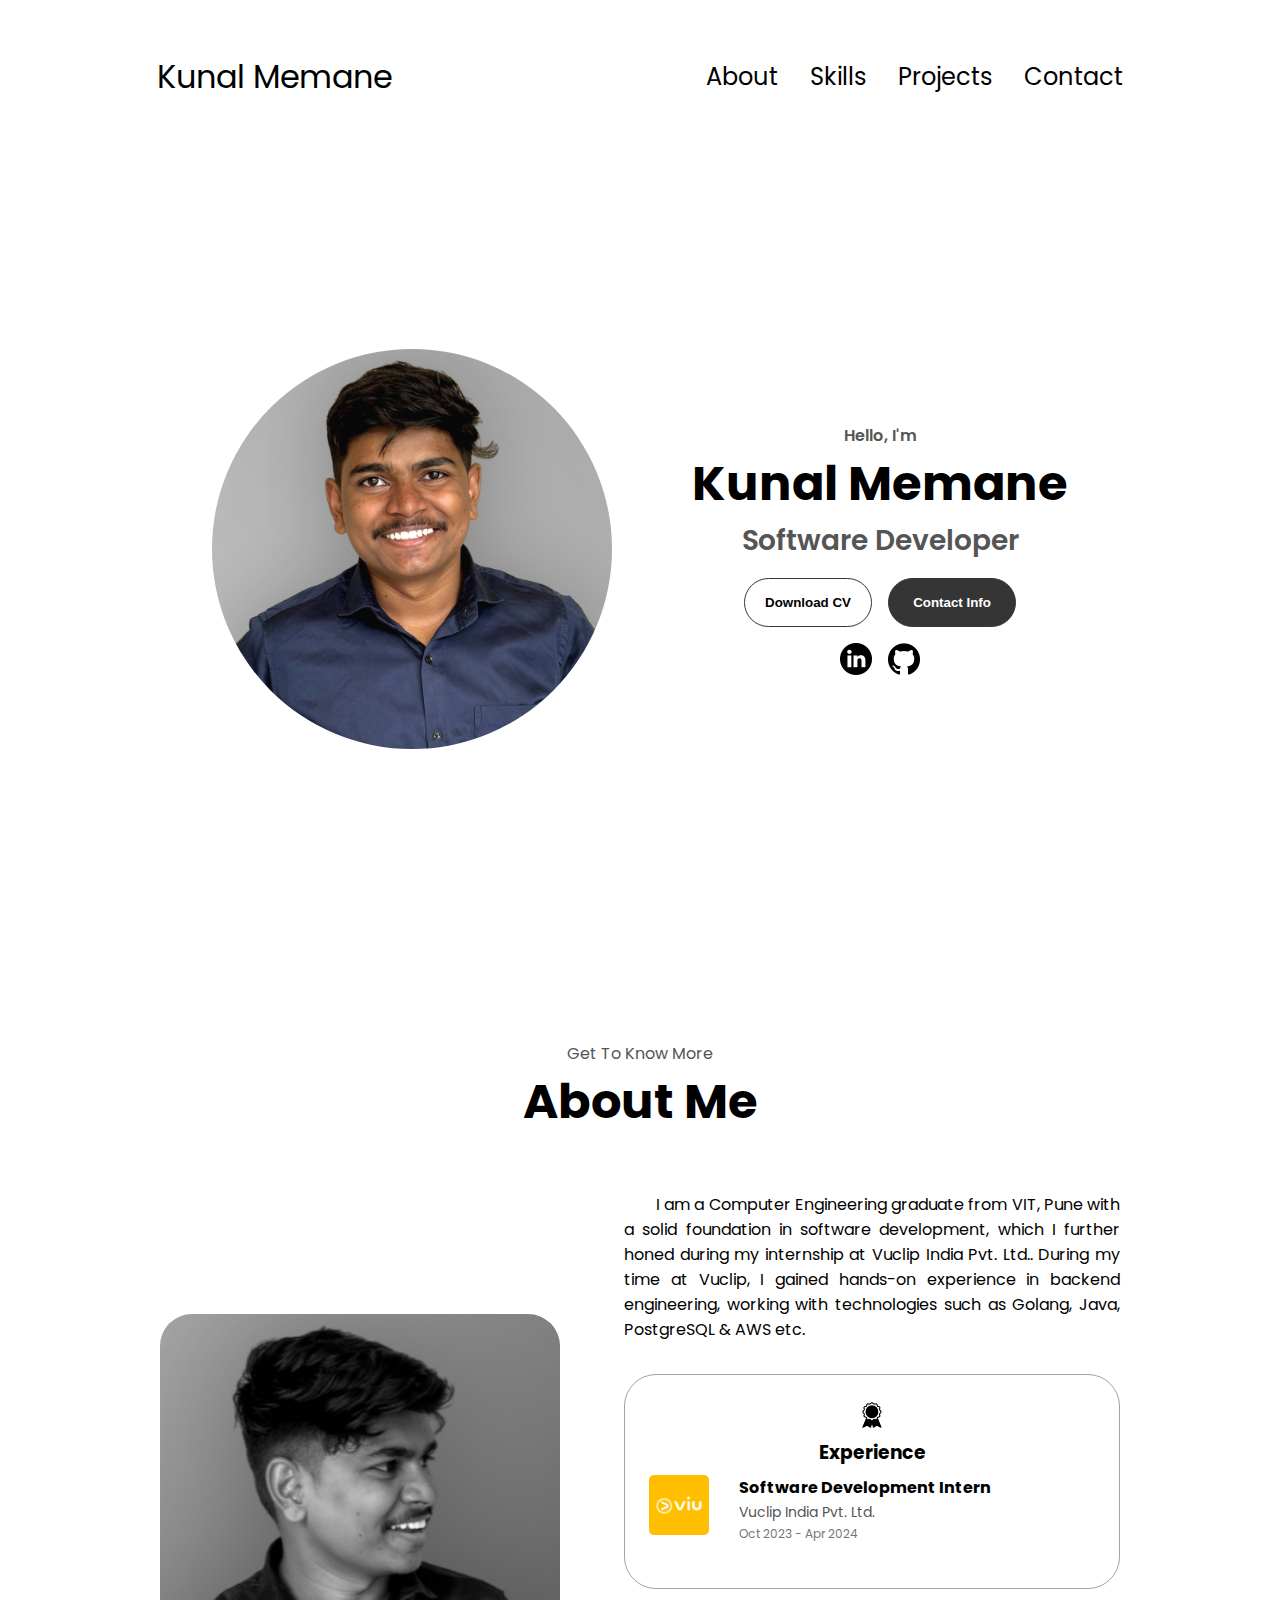
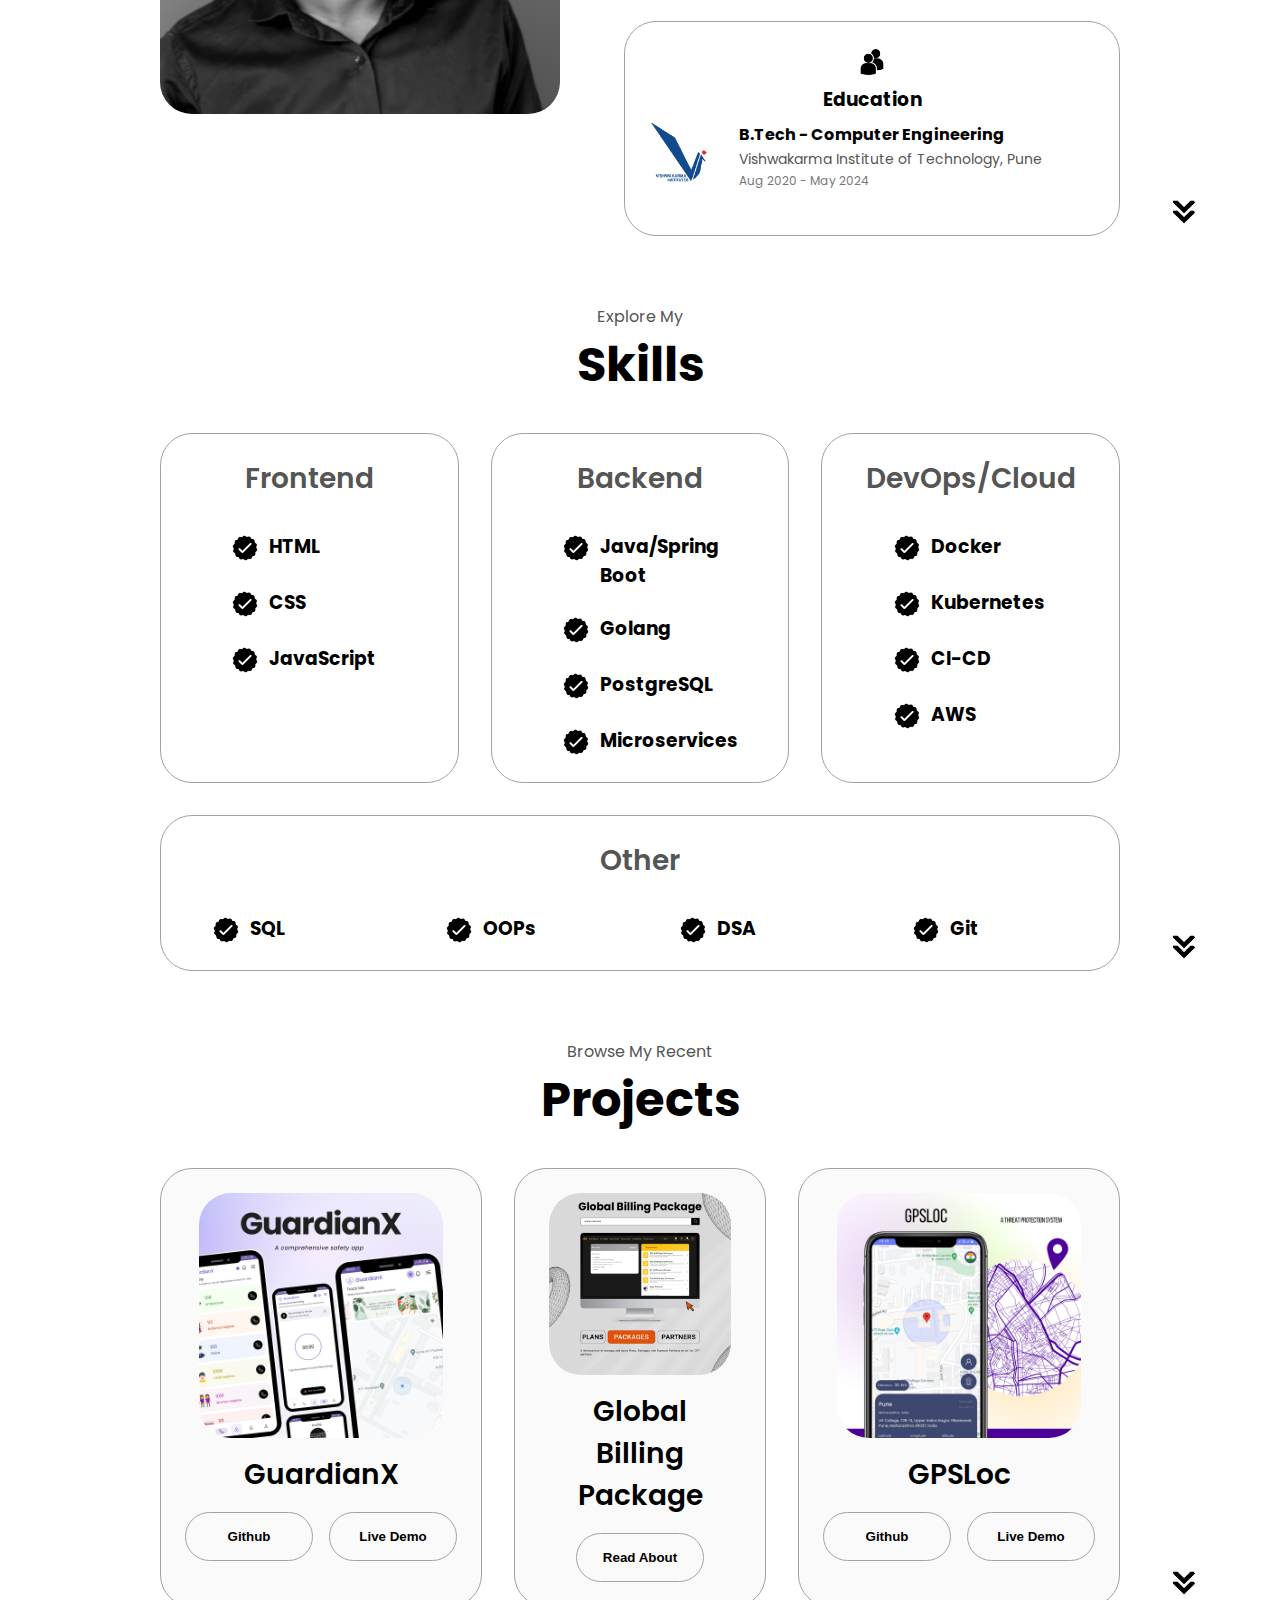
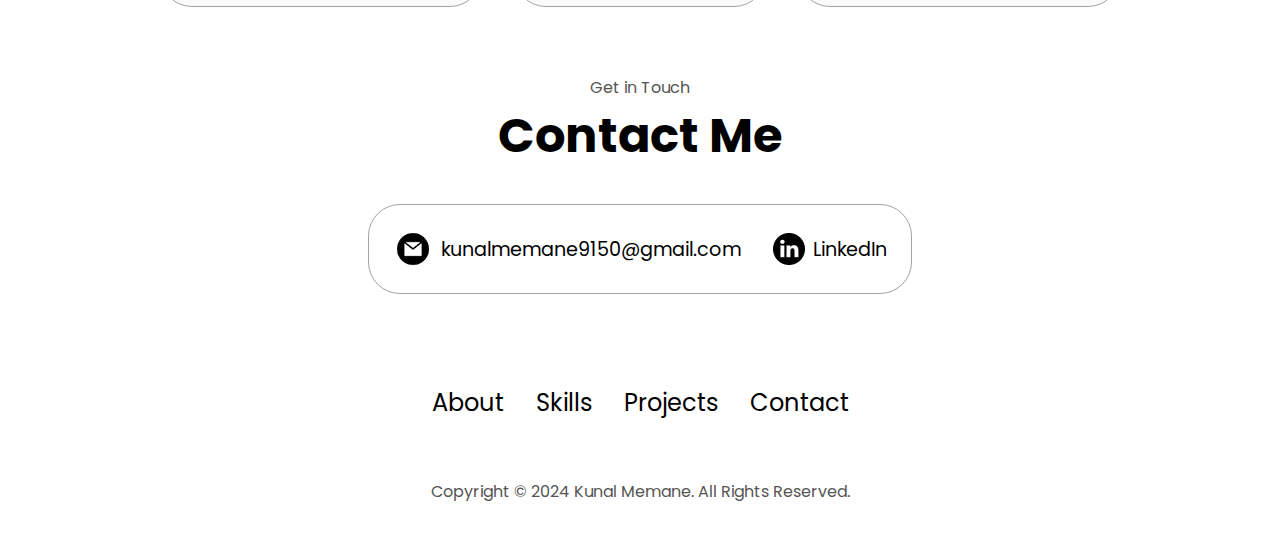
==== commit f1140ca0: "1.About text responsiveness 2. Redhat Test removed" ====
--- a/index.html
+++ b/index.html
@@ -100,7 +100,7 @@
         <div class="about-containers">
 
           <!-- About Paragraph container -->
-          <div class="details-container">
+          <div class="details-container text-container">
             <p>
               I am a Computer Engineering graduate from VIT, Pune with a
               solid foundation in software development, which I further honed
@@ -142,16 +142,16 @@
               </div> -->
 
               <!-- Experience Item 2 -->
-              <div class="experience-item">
+              <!-- <div class="experience-item">
                 <div class="experience-logo">
-                  <img src="/assets/Experience/redhat_icon.png" alt="Viu Logo">
+                  <img src="/assets/Experience/redhat_icon.png" alt="Redhat Logo">
                 </div>
                 <div class="experience-details">
                   <div class="experience-title">Software Maintenance Trainee</div>
                   <div class="experience-company">Red Hat</div>
                   <div class="experience-duration">July 2024 - Present</div>
                 </div>
-              </div>
+              </div> -->
 
               <!-- Experience Item 3 -->
               <div class="experience-item">
@@ -161,7 +161,7 @@
                 <div class="experience-details">
                   <div class="experience-title">Software Development Intern</div>
                   <div class="experience-company">Vuclip India Pvt. Ltd.</div>
-                  <div class="experience-duration">Oct 2023 - Mar 2024</div>
+                  <div class="experience-duration">Oct 2023 - Apr 2024</div>
                 </div>
               </div>
             </div>
--- a/mediaqueries.css
+++ b/mediaqueries.css
@@ -92,6 +92,10 @@
     font-size: 0.9rem;
   }
 
+  .text-container{
+    font-size: 1rem;
+  }
+
   .contact-info-upper-container {
     gap: 0.5rem;
   }
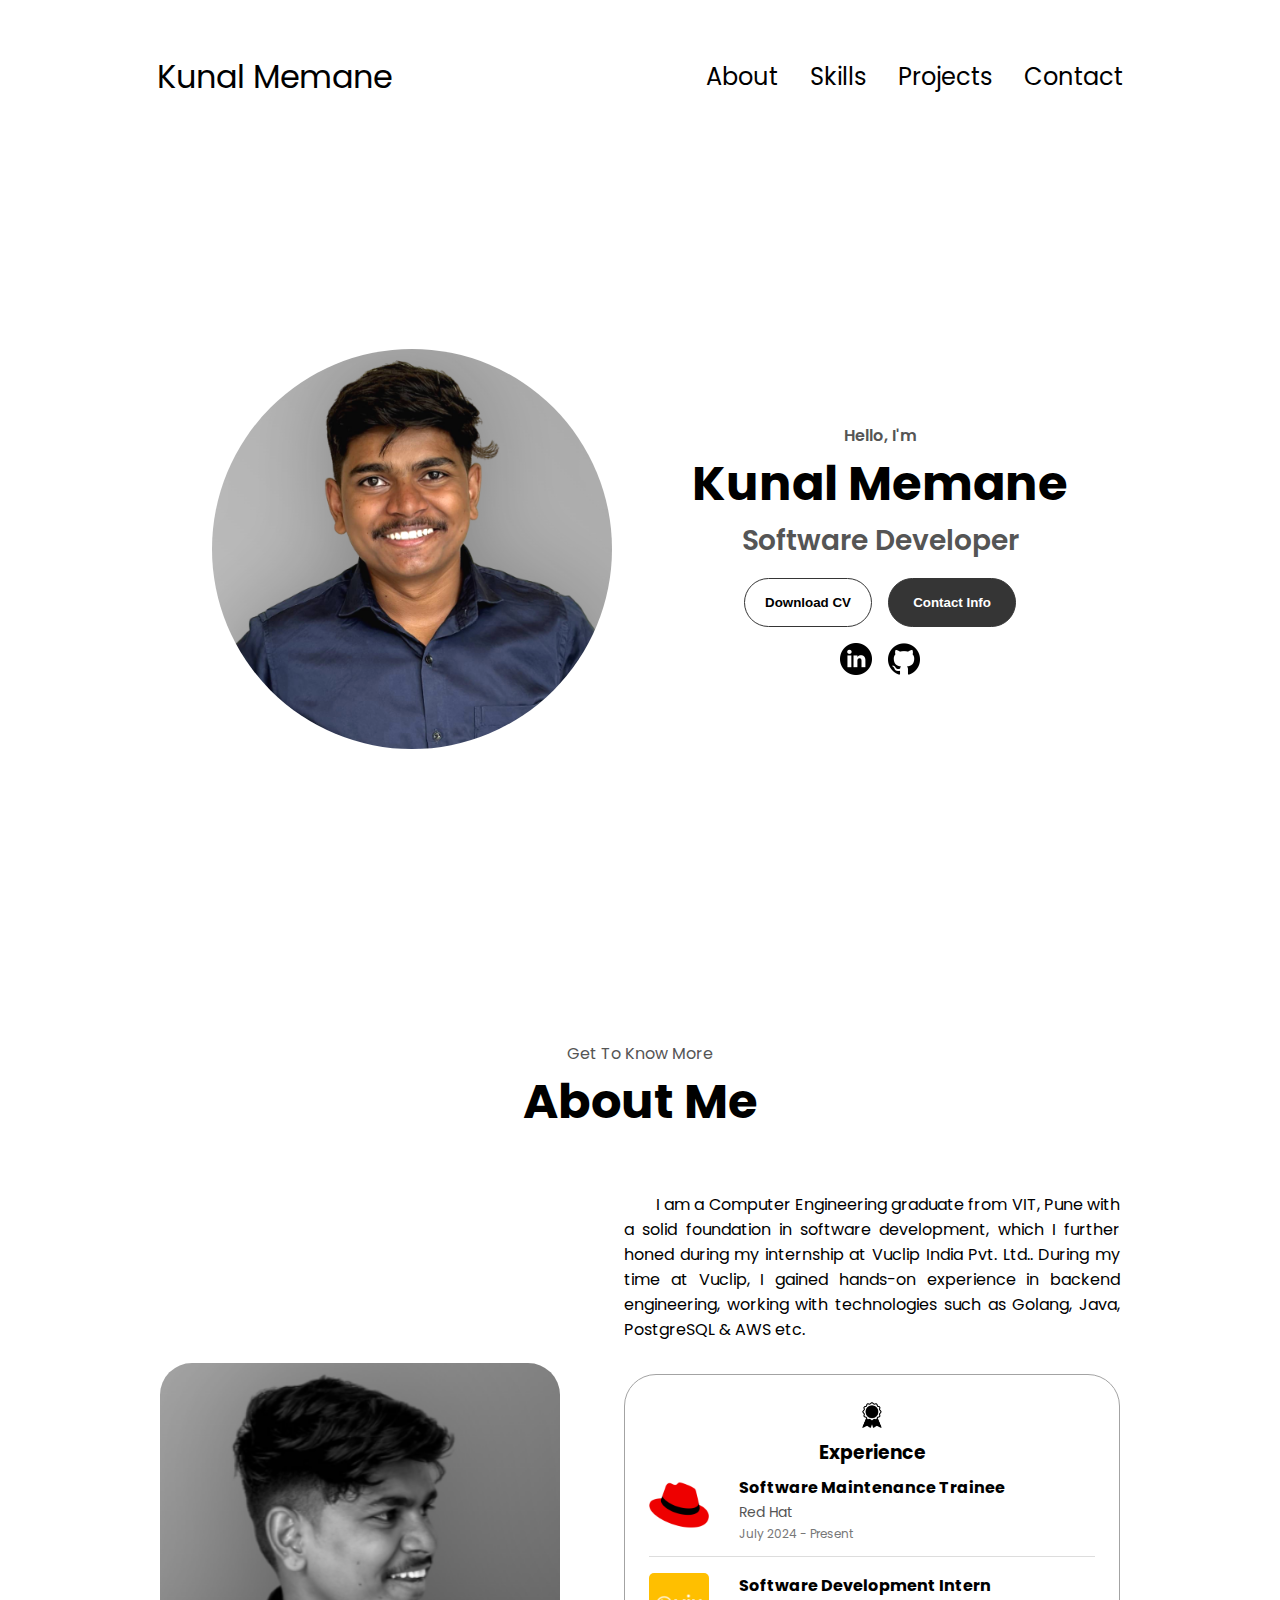
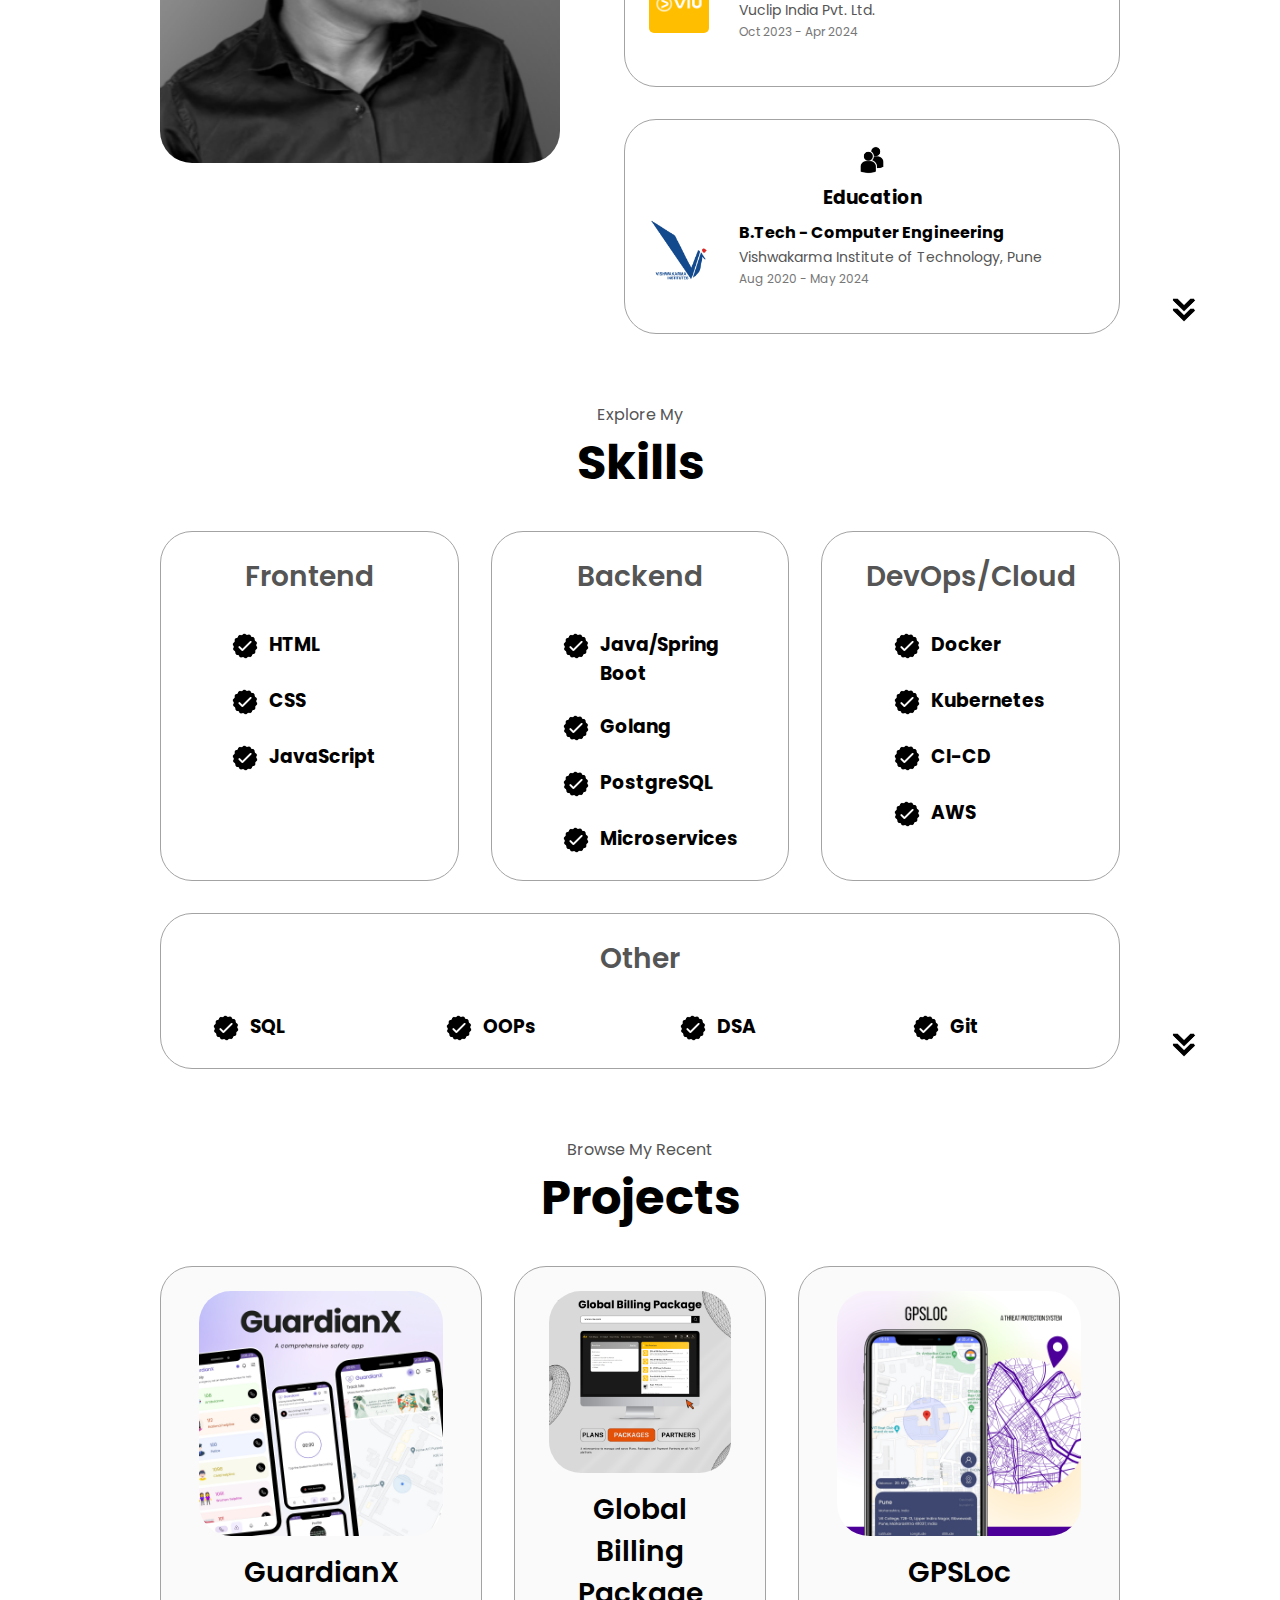
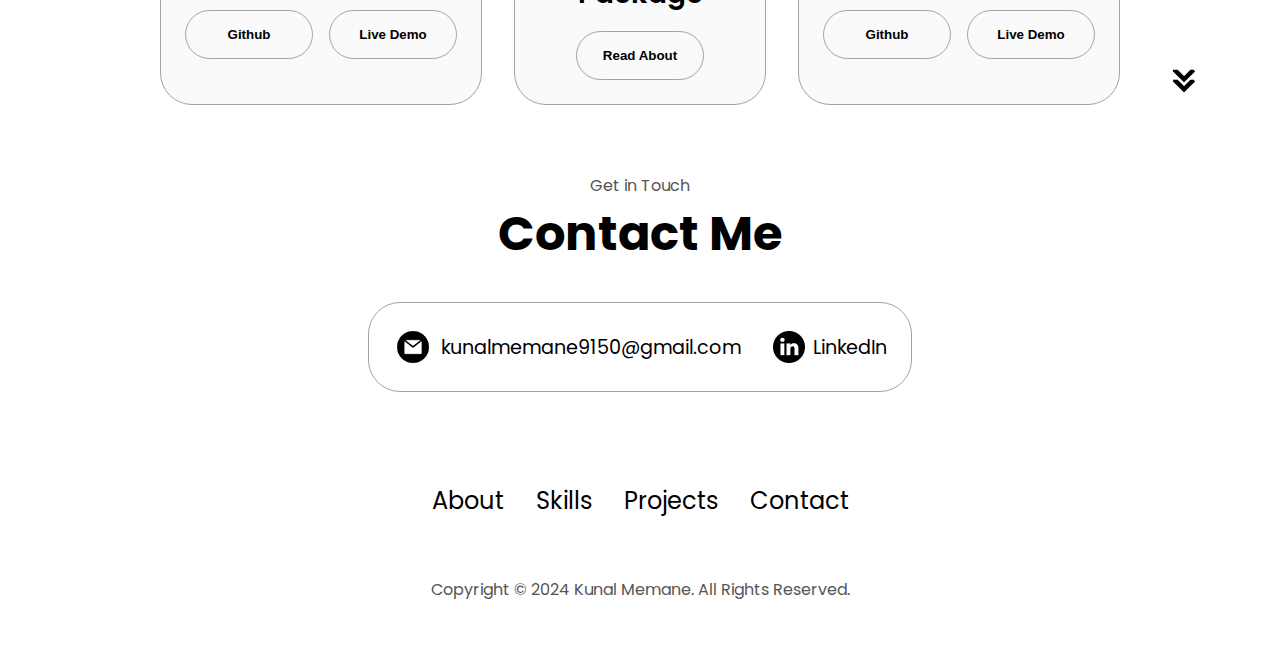
==== commit 05bf2bd8: "Added Experience - RedHat" ====
--- a/index.html
+++ b/index.html
@@ -142,7 +142,7 @@
               </div> -->
 
               <!-- Experience Item 2 -->
-              <!-- <div class="experience-item">
+              <div class="experience-item">
                 <div class="experience-logo">
                   <img src="/assets/Experience/redhat_icon.png" alt="Redhat Logo">
                 </div>
@@ -151,7 +151,7 @@
                   <div class="experience-company">Red Hat</div>
                   <div class="experience-duration">July 2024 - Present</div>
                 </div>
-              </div> -->
+              </div>
 
               <!-- Experience Item 3 -->
               <div class="experience-item">
